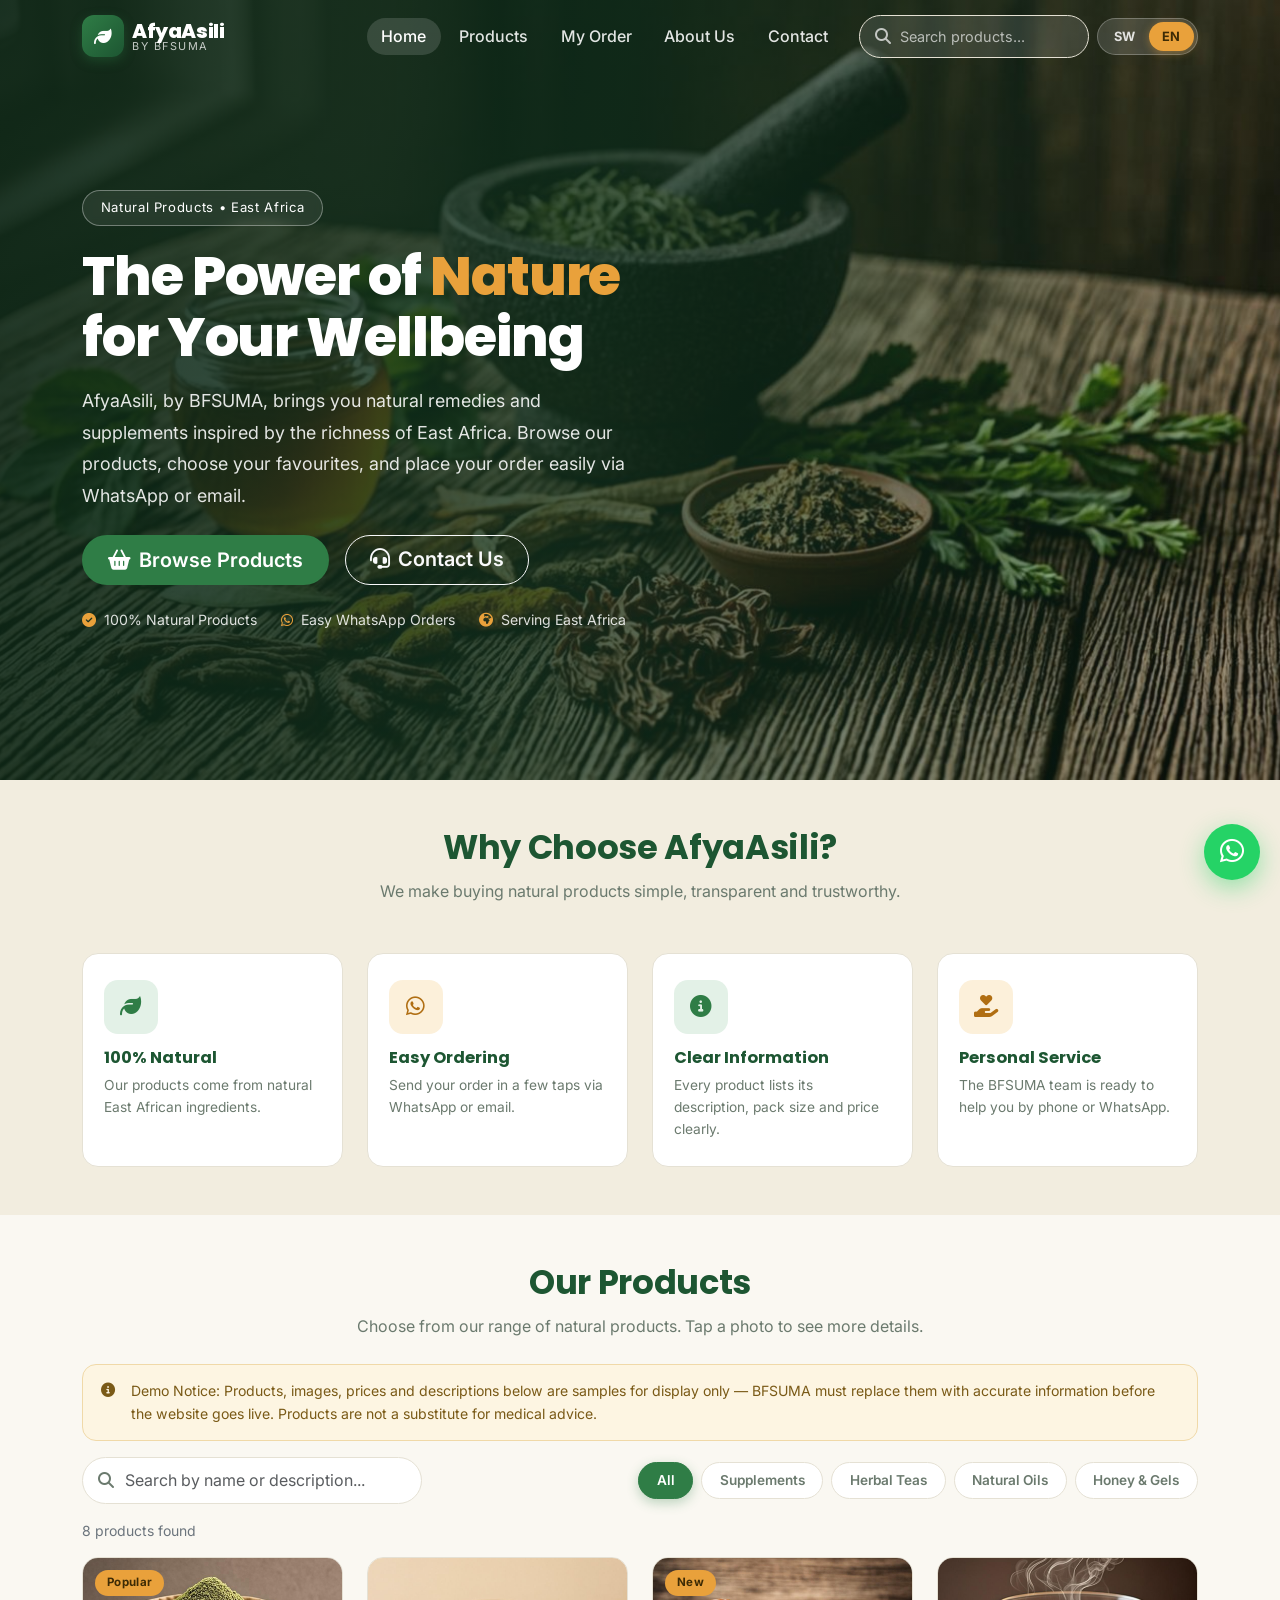
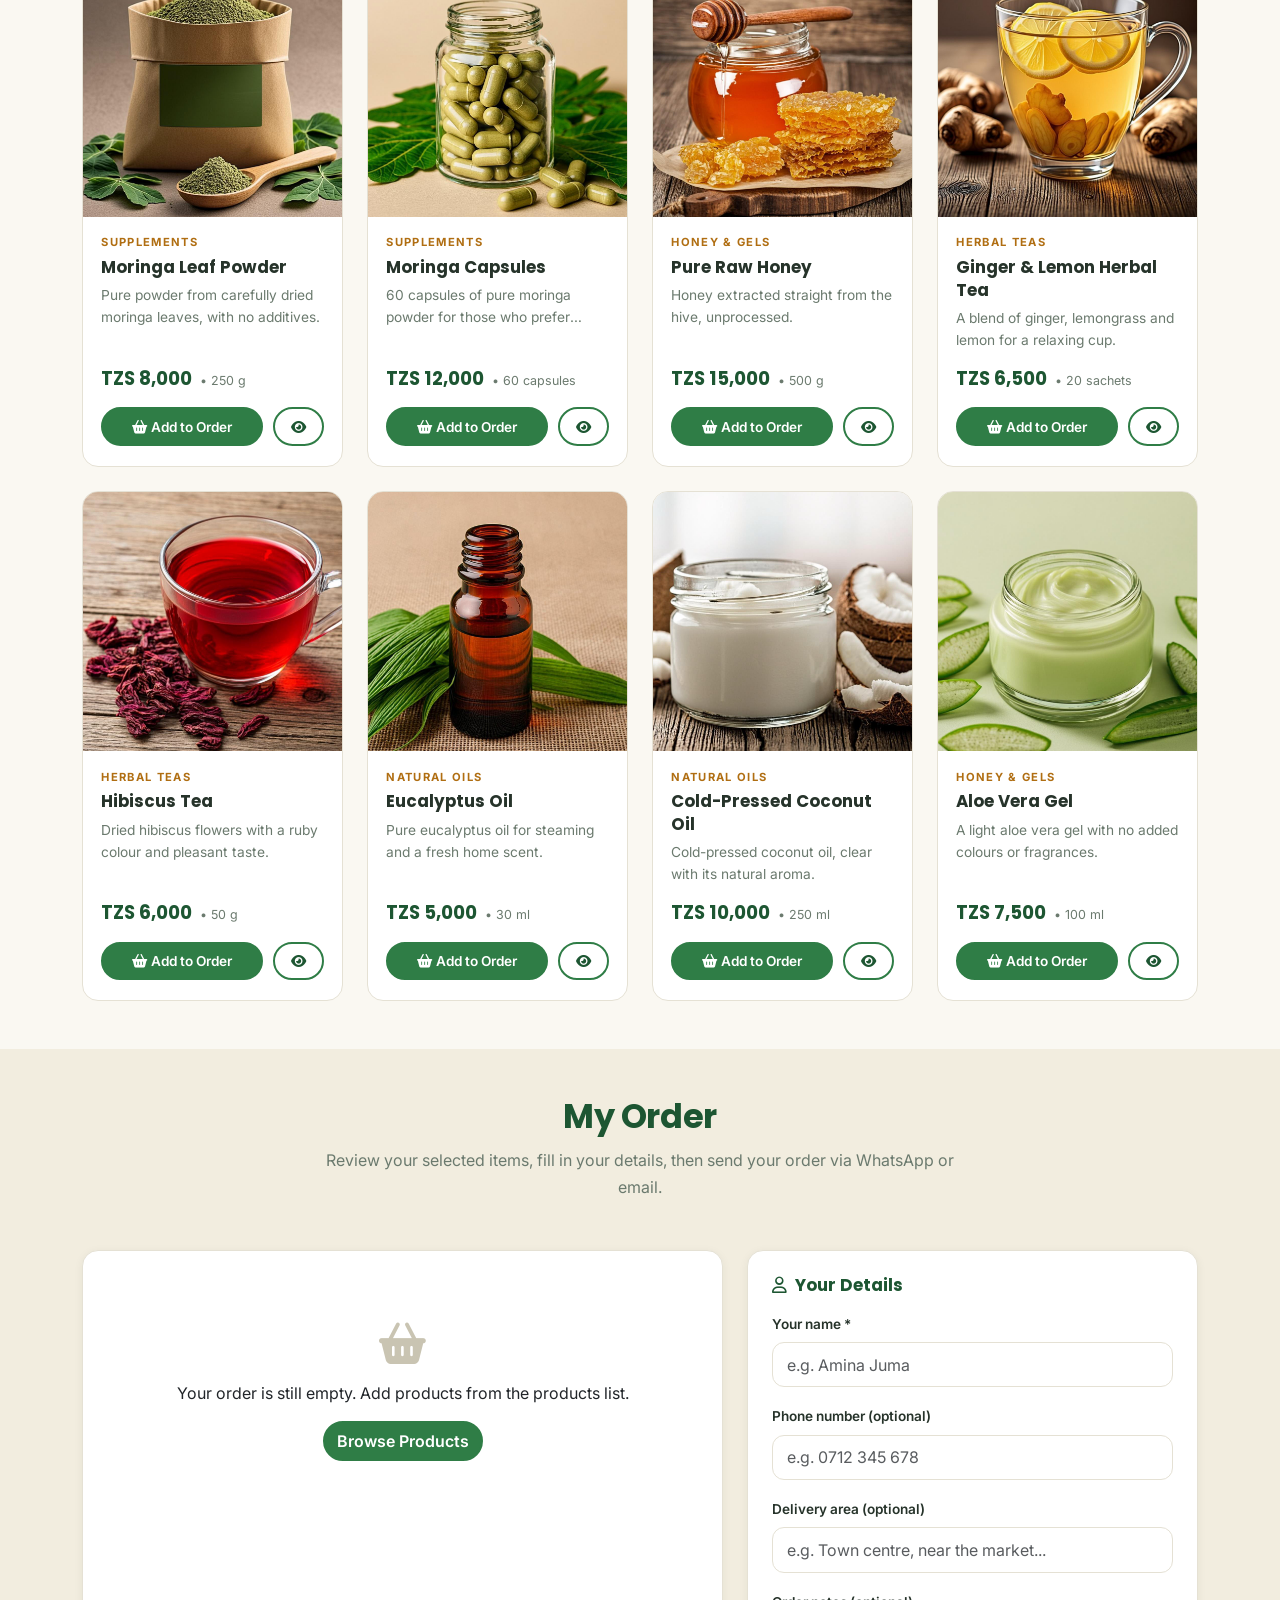
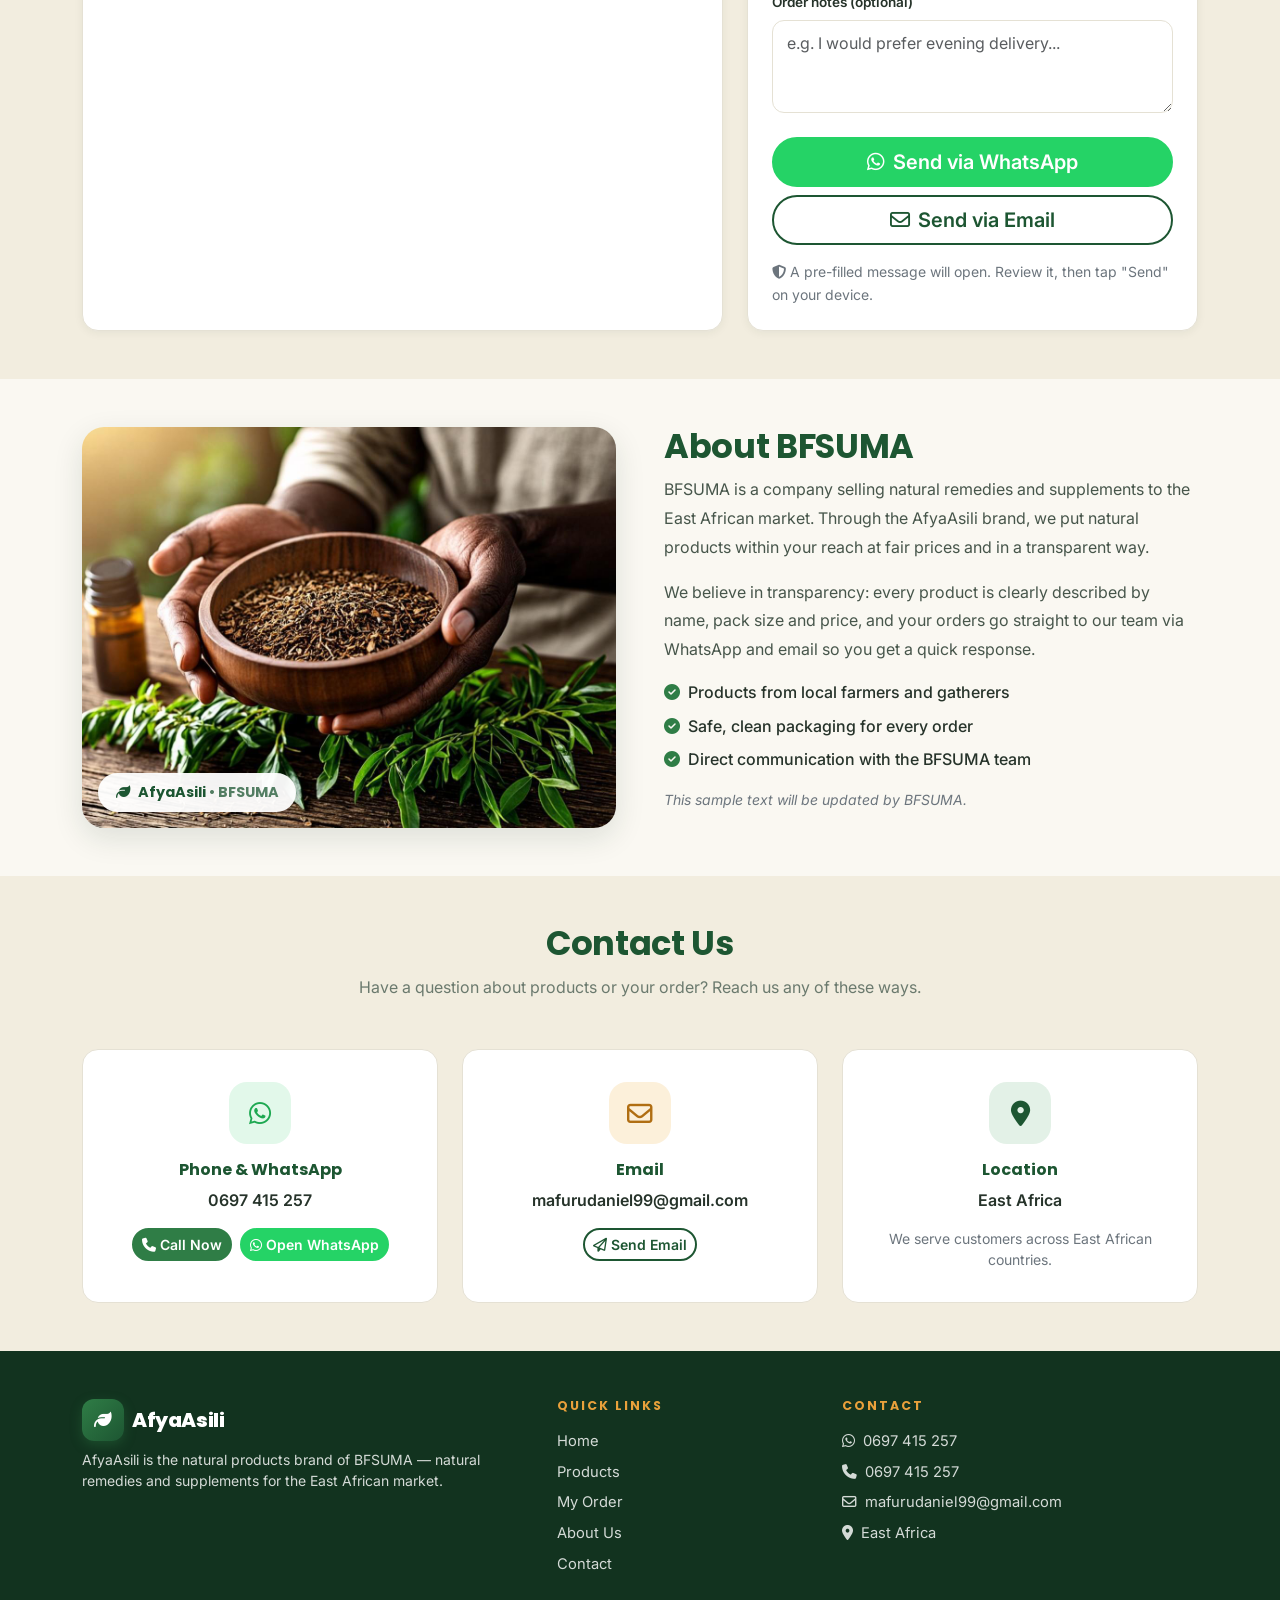
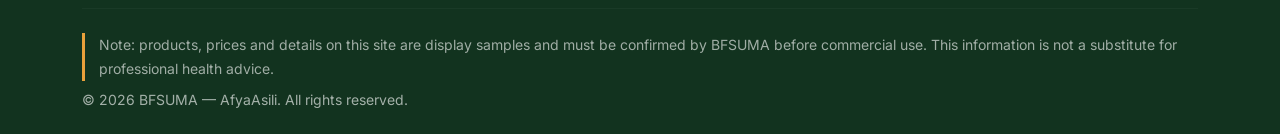
==== public/index.html @ 8ea76f68 "AfyaAsili application version 1" ====
<!DOCTYPE html>
<html lang="sw">
<head>
  <meta charset="UTF-8" />
  <meta name="viewport" content="width=device-width, initial-scale=1" />
  <meta name="description" content="AfyaAsili — dawa na virutubisho vya asili kutoka kwa BFSUMA kwa soko la Afrika Mashariki. Natural remedies and supplements by BFSUMA for East Africa." />
  <title>AfyaAsili — Bidhaa za Asili za BFSUMA</title>

  <!-- Favicon (SVG ndogo ya jani) -->
  <link rel="icon" type="image/svg+xml" href="img/favicon.svg" />

  <!-- Bootstrap 5 -->
  <link href="https://cdn.jsdelivr.net/npm/bootstrap@5.3.3/dist/css/bootstrap.min.css" rel="stylesheet" />
  <!-- Font Awesome 6 -->
  <link href="https://cdnjs.cloudflare.com/ajax/libs/font-awesome/6.5.2/css/all.min.css" rel="stylesheet" />
  <!-- Font za Google -->
  <link rel="preconnect" href="https://fonts.googleapis.com" />
  <link rel="preconnect" href="https://fonts.gstatic.com" crossorigin />
  <link href="https://fonts.googleapis.com/css2?family=Poppins:wght@500;600;700;800&family=Inter:wght@400;500;600;700&display=swap" rel="stylesheet" />

  <link rel="stylesheet" href="css/style.css" />
</head>
<body>

  <!-- ===================== MENYU YA JUU / NAVBAR ===================== -->
  <nav class="navbar navbar-expand-lg fixed-top site-navbar" id="mainNav">
    <div class="container">
      <a class="navbar-brand d-flex align-items-center gap-2" href="#home">
        <span class="brand-icon"><i class="fa-solid fa-leaf" aria-hidden="true"></i></span>
        <span class="d-flex flex-column lh-1">
          <span class="brand-name">AfyaAsili</span>
          <small class="brand-sub" data-i18n="brand_sub">na BFSUMA</small>
        </span>
      </a>

      <button class="navbar-toggler border-0" type="button" data-bs-toggle="collapse" data-bs-target="#navMenu"
              aria-controls="navMenu" aria-expanded="false" aria-label="Menyu / Menu">
        <i class="fa-solid fa-bars"></i>
      </button>

      <div class="collapse navbar-collapse" id="navMenu">
        <ul class="navbar-nav ms-lg-auto mb-2 mb-lg-0 gap-lg-1">
          <li class="nav-item"><a class="nav-link active" href="#home" data-i18n="nav_home">Nyumbani</a></li>
          <li class="nav-item"><a class="nav-link" href="#products" data-i18n="nav_products">Bidhaa</a></li>
          <li class="nav-item"><a class="nav-link" href="#order"><span data-i18n="nav_order">Oda Yangu</span> <span class="badge rounded-pill order-badge ms-1" id="cart-badge">0</span></a></li>
          <li class="nav-item"><a class="nav-link" href="#about" data-i18n="nav_about">Kuhusu Sisi</a></li>
          <li class="nav-item"><a class="nav-link" href="#contact" data-i18n="nav_contact">Mawasiliano</a></li>
        </ul>

        <div class="d-flex flex-column flex-lg-row align-items-lg-center gap-2 ms-lg-3 w-100 w-lg-auto nav-tools">
          <!-- Search -->
          <form class="nav-search" role="search" id="search-form">
            <i class="fa-solid fa-magnifying-glass search-ico" aria-hidden="true"></i>
            <input type="search" class="form-control" id="searchNav" data-i18n-ph="nav_search_ph"
                   placeholder="Tafuta bidhaa..." aria-label="Tafuta bidhaa" autocomplete="off" />
          </form>

          <!-- Kitufe cha lugha / Language switch -->
          <div class="lang-switch d-inline-flex" role="group" aria-label="Lugha / Language">
            <button type="button" class="lang-btn active" id="lang-sw" aria-pressed="true">SW</button>
            <button type="button" class="lang-btn" id="lang-en" aria-pressed="false">EN</button>
          </div>
        </div>
      </div>
    </div>
  </nav>

  <!-- ===================== MWANZO / HERO ===================== -->
  <header class="hero d-flex align-items-center" id="home">
    <div class="container hero-inner">
      <div class="row">
        <div class="col-lg-7">
          <span class="hero-badge" data-i18n="hero_badge">Bidhaa za Asili • Afrika Mashariki</span>
          <h1 class="hero-title" data-i18n-html="hero_title">Nguvu ya <span class='text-accent'>Asili</span><br>kwa Afya Yako</h1>
          <p class="hero-text" data-i18n="hero_text"></p>
          <div class="d-flex flex-wrap gap-3 mt-4">
            <a href="#products" class="btn btn-brand btn-lg px-4">
              <i class="fa-solid fa-basket-shopping me-2" aria-hidden="true"></i><span data-i18n="hero_cta1">Vinjari Bidhaa</span>
            </a>
            <a href="#contact" class="btn btn-outline-light btn-lg px-4">
              <i class="fa-solid fa-headset me-2" aria-hidden="true"></i><span data-i18n="hero_cta2">Wasiliana Nasi</span>
            </a>
          </div>
          <div class="hero-trust d-flex flex-wrap gap-4 mt-4">
            <span><i class="fa-solid fa-circle-check me-2" aria-hidden="true"></i><span data-i18n="hero_b1">100% Bidhaa za Asili</span></span>
            <span><i class="fa-brands fa-whatsapp me-2" aria-hidden="true"></i><span data-i18n="hero_b2">Oda Rahisi kwa WhatsApp</span></span>
            <span><i class="fa-solid fa-earth-africa me-2" aria-hidden="true"></i><span data-i18n="hero_b3">Tunahudumia Afrika Mashariki</span></span>
          </div>
        </div>
      </div>
    </div>
  </header>

  <!-- ===================== KWA NINI SISI / FEATURES ===================== -->
  <section class="features py-5" aria-label="Kwa nini chagua AfyaAsili">
    <div class="container">
      <div class="text-center mb-4 mb-lg-5">
        <h2 class="section-title" data-i18n="f_title">Kwa Nini Chagua AfyaAsili?</h2>
        <p class="section-sub" data-i18n="f_sub"></p>
      </div>
      <div class="row g-4">
        <div class="col-6 col-lg-3">
          <div class="feature-card h-100">
            <span class="feature-ico c-green"><i class="fa-solid fa-leaf" aria-hidden="true"></i></span>
            <h3 data-i18n="f1t">Asili 100%</h3>
            <p data-i18n="f1d"></p>
          </div>
        </div>
        <div class="col-6 col-lg-3">
          <div class="feature-card h-100">
            <span class="feature-ico c-amber"><i class="fa-brands fa-whatsapp" aria-hidden="true"></i></span>
            <h3 data-i18n="f2t">Oda Rahisi</h3>
            <p data-i18n="f2d"></p>
          </div>
        </div>
        <div class="col-6 col-lg-3">
          <div class="feature-card h-100">
            <span class="feature-ico c-green"><i class="fa-solid fa-circle-info" aria-hidden="true"></i></span>
            <h3 data-i18n="f3t">Maelezo Wazi</h3>
            <p data-i18n="f3d"></p>
          </div>
        </div>
        <div class="col-6 col-lg-3">
          <div class="feature-card h-100">
            <span class="feature-ico c-amber"><i class="fa-solid fa-hand-holding-heart" aria-hidden="true"></i></span>
            <h3 data-i18n="f4t">Huduma ya Karibu</h3>
            <p data-i18n="f4d"></p>
          </div>
        </div>
      </div>
    </div>
  </section>

  <!-- ===================== BIDHAA / PRODUCTS ===================== -->
  <section class="products-section py-5" id="products">
    <div class="container">
      <div class="text-center mb-3 mb-lg-4">
        <h2 class="section-title" data-i18n="p_title">Bidhaa Zetu</h2>
        <p class="section-sub" data-i18n="p_sub"></p>
      </div>

      <!-- Taarifa ya mfano / Demo notice -->
      <div class="alert alert-sample d-flex gap-3 align-items-start" role="note">
        <i class="fa-solid fa-circle-info mt-1" aria-hidden="true"></i>
        <span data-i18n="sample_notice"></span>
      </div>

      <!-- Search + vichujio vya makundi / Search + category filters -->
      <div class="products-toolbar">
        <div class="search-box">
          <i class="fa-solid fa-magnifying-glass search-ico" aria-hidden="true"></i>
          <input type="search" class="form-control" id="searchSection" data-i18n-ph="search_ph"
                 placeholder="Tafuta kwa jina au maelezo..." aria-label="Tafuta bidhaa" autocomplete="off" />
        </div>
        <div class="cat-chips d-flex flex-wrap gap-2" id="cat-chips" role="group" aria-label="Makundi ya bidhaa"></div>
      </div>

      <p class="results-count text-secondary small mt-3 mb-3" id="results-count" aria-live="polite"></p>

      <div class="row g-4" id="products-grid"></div>
      <div class="empty-state text-center py-5 d-none" id="products-empty">
        <i class="fa-solid fa-magnifying-glass-minus empty-ico" aria-hidden="true"></i>
        <p class="mt-3 mb-0" data-i18n="results_none"></p>
      </div>
    </div>
  </section>

  <!-- ===================== ODA / ORDER ===================== -->
  <section class="order-section py-5" id="order">
    <div class="container">
      <div class="text-center mb-4 mb-lg-5">
        <h2 class="section-title" data-i18n="o_title">Oda Yangu</h2>
        <p class="section-sub" data-i18n="o_sub"></p>
      </div>

      <div class="row g-4">
        <!-- Muhtasari wa bidhaa / Items summary -->
        <div class="col-lg-7">
          <div class="card order-card h-100">
            <div class="card-body p-3 p-md-4">
              <div class="order-empty text-center py-5" id="order-empty">
                <i class="fa-solid fa-basket-shopping empty-ico" aria-hidden="true"></i>
                <p class="mt-3" data-i18n="o_empty"></p>
                <a href="#products" class="btn btn-brand" data-i18n="o_empty_cta">Vinjari Bidhaa</a>
              </div>

              <div class="d-none" id="order-table-wrap">
                <div class="table-responsive">
                  <table class="table order-table align-middle mb-3">
                    <thead>
                      <tr>
                        <th data-i18n="th_product">Bidhaa</th>
                        <th class="text-end" data-i18n="th_price">Bei</th>
                        <th class="text-center" data-i18n="th_qty">Idadi</th>
                        <th class="text-end" data-i18n="th_subtotal">Jumla ndogo</th>
                        <th><span class="visually-hidden">Futa / Remove</span></th>
                      </tr>
                    </thead>
                    <tbody id="order-items"></tbody>
                  </table>
                </div>

                <div class="d-flex justify-content-between align-items-center total-row p-3 rounded">
                  <span class="fw-semibold" data-i18n="o_total">Jumla</span>
                  <span class="fw-bold fs-5 js-currency-line"><span class="js-currency">TZS</span> <span id="order-total">0</span></span>
                </div>

                <div class="text-end mt-3">
                  <button type="button" class="btn btn-sm btn-outline-danger" id="btn-clear">
                    <i class="fa-regular fa-trash-can me-1" aria-hidden="true"></i><span data-i18n="o_clear">Futa Oda</span>
                  </button>
                </div>
              </div>
            </div>
          </div>
        </div>

        <!-- Fomu ya oda / Order form -->
        <div class="col-lg-5">
          <div class="card order-card h-100">
            <div class="card-body p-3 p-md-4">
              <h3 class="form-title mb-3"><i class="fa-regular fa-user me-2" aria-hidden="true"></i><span data-i18n="form_title">Taarifa Zako</span></h3>

              <form id="order-form" novalidate>
                <div class="mb-3">
                  <label class="form-label" for="form-name" data-i18n="lbl_name">Jina lako *</label>
                  <input type="text" class="form-control" id="form-name" data-i18n-ph="ph_name" placeholder="Mfano: Amina Juma" required />
                </div>
                <div class="mb-3">
                  <label class="form-label" for="form-phone" data-i18n="lbl_phone">Namba ya simu (hiari)</label>
                  <input type="tel" class="form-control" id="form-phone" data-i18n-ph="ph_phone" placeholder="Mfano: 0712 345 678" />
                </div>
                <div class="mb-3">
                  <label class="form-label" for="form-area" data-i18n="lbl_area">Eneo la kufikishwa (hiari)</label>
                  <input type="text" class="form-control" id="form-area" data-i18n-ph="ph_area" placeholder="Mfano: Mjini..." />
                </div>
                <div class="mb-3">
                  <label class="form-label" for="form-notes" data-i18n="lbl_notes">Maelezo ya oda (hiari)</label>
                  <textarea class="form-control" id="form-notes" rows="3" data-i18n-ph="ph_notes" placeholder="Mfano: ..."></textarea>
                </div>

                <div class="d-grid gap-2 mt-4">
                  <button type="button" class="btn btn-whatsapp btn-lg" id="btn-send-wa">
                    <i class="fa-brands fa-whatsapp me-2" aria-hidden="true"></i><span data-i18n="send_wa">Tuma kwa WhatsApp</span>
                  </button>
                  <button type="button" class="btn btn-email btn-lg" id="btn-send-email">
                    <i class="fa-regular fa-envelope me-2" aria-hidden="true"></i><span data-i18n="send_email">Tuma kwa Barua Pepe</span>
                  </button>
                </div>
                <p class="form-note small text-secondary mt-3 mb-0">
                  <i class="fa-solid fa-shield-halved me-1" aria-hidden="true"></i><span data-i18n="send_note"></span>
                </p>
              </form>
            </div>
          </div>
        </div>
      </div>
    </div>
  </section>

  <!-- ===================== KUHUSU / ABOUT ===================== -->
  <section class="about-section py-5" id="about">
    <div class="container">
      <div class="row align-items-center g-4 g-lg-5">
        <div class="col-lg-6">
          <div class="about-img-wrap">
            <img src="img/about.jpg" class="about-img" alt="Bidhaa za asili za AfyaAsili / AfyaAsili natural products" loading="lazy" />
            <span class="about-chip"><i class="fa-solid fa-leaf me-2" aria-hidden="true"></i>AfyaAsili <span class="opacity-75">• BFSUMA</span></span>
          </div>
        </div>
        <div class="col-lg-6">
          <h2 class="section-title text-start" data-i18n="a_title">Kuhusu BFSUMA</h2>
          <p data-i18n="a_p1"></p>
          <p data-i18n="a_p2"></p>
          <ul class="about-list list-unstyled">
            <li><i class="fa-solid fa-circle-check me-2" aria-hidden="true"></i><span data-i18n="a_pt1"></span></li>
            <li><i class="fa-solid fa-circle-check me-2" aria-hidden="true"></i><span data-i18n="a_pt2"></span></li>
            <li><i class="fa-solid fa-circle-check me-2" aria-hidden="true"></i><span data-i18n="a_pt3"></span></li>
          </ul>
          <p class="small text-secondary fst-italic" data-i18n="a_note"></p>
        </div>
      </div>
    </div>
  </section>

  <!-- ===================== MAWASILIANO / CONTACT ===================== -->
  <section class="contact-section py-5" id="contact">
    <div class="container">
      <div class="text-center mb-4 mb-lg-5">
        <h2 class="section-title" data-i18n="c_title">Mawasiliano</h2>
        <p class="section-sub" data-i18n="c_sub"></p>
      </div>
      <div class="row g-4 justify-content-center">
        <div class="col-md-6 col-lg-4">
          <div class="contact-card h-100 text-center">
            <span class="contact-ico wa"><i class="fa-brands fa-whatsapp" aria-hidden="true"></i></span>
            <h3 data-i18n="c_phone_title">Simu na WhatsApp</h3>
            <p class="contact-value js-phone-display">0697 415 257</p>
            <div class="d-flex justify-content-center gap-2 flex-wrap">
              <a class="btn btn-sm btn-brand" href="#" data-js="tel">
                <i class="fa-solid fa-phone me-1" aria-hidden="true"></i><span data-i18n="act_call">Piga Simu</span>
              </a>
              <a class="btn btn-sm btn-whatsapp" href="#" target="_blank" rel="noopener" data-js="wa">
                <i class="fa-brands fa-whatsapp me-1" aria-hidden="true"></i><span data-i18n="act_wa">Fungua WhatsApp</span>
              </a>
            </div>
          </div>
        </div>
        <div class="col-md-6 col-lg-4">
          <div class="contact-card h-100 text-center">
            <span class="contact-ico em"><i class="fa-regular fa-envelope" aria-hidden="true"></i></span>
            <h3 data-i18n="c_email_title">Barua Pepe</h3>
            <p class="contact-value text-break js-email">mafurudaniel99@gmail.com</p>
            <div class="d-flex justify-content-center">
              <a class="btn btn-sm btn-email" href="#" data-js="mailto">
                <i class="fa-regular fa-paper-plane me-1" aria-hidden="true"></i><span data-i18n="act_email">Tuma Barua Pepe</span>
              </a>
            </div>
          </div>
        </div>
        <div class="col-md-6 col-lg-4">
          <div class="contact-card h-100 text-center">
            <span class="contact-ico lo"><i class="fa-solid fa-location-dot" aria-hidden="true"></i></span>
            <h3 data-i18n="c_area_title">Eneo</h3>
            <p class="contact-value js-location">Afrika Mashariki</p>
            <p class="small text-secondary mb-0" data-i18n="c_area_note"></p>
          </div>
        </div>
      </div>
    </div>
  </section>

  <!-- ===================== FOOTER ===================== -->
  <footer class="site-footer pt-5 pb-4">
    <div class="container">
      <div class="row g-4">
        <div class="col-lg-5">
          <a class="navbar-brand d-inline-flex align-items-center gap-2 mb-2" href="#home">
            <span class="brand-icon"><i class="fa-solid fa-leaf" aria-hidden="true"></i></span>
            <span class="brand-name">AfyaAsili</span>
          </a>
          <p class="small mb-0" data-i18n="fo_about"></p>
        </div>
        <div class="col-6 col-lg-3">
          <h3 class="footer-title" data-i18n="fo_links_title">Viungo vya Haraka</h3>
          <ul class="list-unstyled footer-links mb-0">
            <li><a href="#home" data-i18n="nav_home">Nyumbani</a></li>
            <li><a href="#products" data-i18n="nav_products">Bidhaa</a></li>
            <li><a href="#order" data-i18n="nav_order">Oda Yangu</a></li>
            <li><a href="#about" data-i18n="nav_about">Kuhusu Sisi</a></li>
            <li><a href="#contact" data-i18n="nav_contact">Mawasiliano</a></li>
          </ul>
        </div>
        <div class="col-6 col-lg-4">
          <h3 class="footer-title" data-i18n="fo_contact_title">Mawasiliano</h3>
          <ul class="list-unstyled footer-links mb-0">
            <li><a href="#" data-js="wa" target="_blank" rel="noopener"><i class="fa-brands fa-whatsapp me-2" aria-hidden="true"></i><span class="js-phone-display">0697 415 257</span></a></li>
            <li><a href="#" data-js="tel"><i class="fa-solid fa-phone me-2" aria-hidden="true"></i><span class="js-phone-display">0697 415 257</span></a></li>
            <li><a href="#" data-js="mailto"><i class="fa-regular fa-envelope me-2" aria-hidden="true"></i><span class="js-email">mafurudaniel99@gmail.com</span></a></li>
            <li><i class="fa-solid fa-location-dot me-2" aria-hidden="true"></i><span class="js-location">Afrika Mashariki</span></li>
          </ul>
        </div>
      </div>
      <hr class="footer-hr my-4" />
      <p class="footer-disclaimer small mb-2" data-i18n="fo_disclaimer"></p>
      <p class="small mb-0 opacity-75">© <span id="year">2025</span> BFSUMA — AfyaAsili. <span data-i18n="fo_rights">Haki zote zimehifadhiwa.</span></p>
    </div>
  </footer>

  <!-- Kitufe kinachoelea WhatsApp / Floating WhatsApp button -->
  <a class="floating-wa" href="#" data-js="wa-float" target="_blank" rel="noopener"
     aria-label="Wasiliana kwa WhatsApp / Chat on WhatsApp">
    <i class="fa-brands fa-whatsapp" aria-hidden="true"></i>
  </a>

  <!-- ===================== DIRISHA LA BIDHAA / PRODUCT MODAL ===================== -->
  <div class="modal fade" id="productModal" tabindex="-1" aria-labelledby="pmName" aria-hidden="true">
    <div class="modal-dialog modal-lg modal-dialog-centered modal-dialog-scrollable">
      <div class="modal-content product-modal">
        <div class="modal-header border-0">
          <button type="button" class="btn-close" data-bs-dismiss="modal" aria-label="Funga / Close"></button>
        </div>
        <div class="modal-body pt-0">
          <div class="row g-4">
            <div class="col-md-6">
              <div id="pmCarousel" class="carousel slide pm-carousel rounded overflow-hidden" data-bs-ride="false">
                <div class="carousel-inner" id="pm-carousel-inner"></div>
                <button class="carousel-control-prev d-none" type="button" data-bs-target="#pmCarousel" data-bs-slide="prev">
                  <span class="carousel-control-prev-icon" aria-hidden="true"></span>
                  <span class="visually-hidden">Iliyotangulia / Previous</span>
                </button>
                <button class="carousel-control-next d-none" type="button" data-bs-target="#pmCarousel" data-bs-slide="next">
                  <span class="carousel-control-next-icon" aria-hidden="true"></span>
                  <span class="visually-hidden">Ifuatayo / Next</span>
                </button>
              </div>
            </div>
            <div class="col-md-6">
              <span class="product-cat" id="pm-cat"></span>
              <h2 class="product-name mt-1" id="pmName"></h2>
              <p class="product-price mt-2"><span class="js-currency">TZS</span> <span id="pm-price"></span></p>
              <p class="product-pack text-secondary small"><i class="fa-solid fa-box me-1" aria-hidden="true"></i><span id="pm-pack"></span></p>
              <p class="product-desc" id="pm-desc"></p>

              <div class="qty-row d-flex align-items-center gap-3 mt-3">
                <span class="fw-semibold small" data-i18n="m_qty">Idadi</span>
                <div class="qty-stepper d-inline-flex align-items-center">
                  <button type="button" class="qty-btn" id="pm-minus" aria-label="Punguza / Decrease"><i class="fa-solid fa-minus" aria-hidden="true"></i></button>
                  <input type="text" inputmode="numeric" class="qty-input" id="pm-qty" value="1" aria-label="Idadi / Quantity" />
                  <button type="button" class="qty-btn" id="pm-plus" aria-label="Ongeza / Increase"><i class="fa-solid fa-plus" aria-hidden="true"></i></button>
                </div>
              </div>

              <button type="button" class="btn btn-brand w-100 mt-4" id="pm-add">
                <i class="fa-solid fa-basket-shopping me-2" aria-hidden="true"></i><span data-i18n="m_add">Weka kwenye Oda</span>
              </button>
            </div>
          </div>
        </div>
      </div>
    </div>
  </div>

  <!-- Toast ya taarifu / Notification toast -->
  <div class="toast-area" id="toast-area" aria-live="polite" aria-atomic="true">
    <div class="toast-msg" id="toast">
      <i class="fa-solid fa-circle-check me-2" aria-hidden="true"></i><span id="toast-text"></span>
    </div>
  </div>

  <!-- Bootstrap JS -->
  <script src="https://cdn.jsdelivr.net/npm/bootstrap@5.3.3/dist/js/bootstrap.bundle.min.js"></script>
  <!-- TAARIFA (HARIRI HAPA) / DATA (EDIT HERE) -->
  <script src="js/data.js"></script>
  <!-- MANTIKI YA TOVUTI / WEBSITE LOGIC -->
  <script src="js/app.js"></script>
</body>
</html>
---- public/css/style.css ----
/* =====================================================================
   AFYAASILI — CUSTOM STYLES
   Muonekano: kijani cha asili + dhahabu ya joto (earthy green & amber)
   ===================================================================== */

:root {
  --clr-primary: #2f7d46;        /* kijani kuu / main green */
  --clr-primary-dark: #1d5632;   /* kijani iliyozidiwa / darker green */
  --clr-deep: #12331f;           /* kijani cha giza / deep forest */
  --clr-accent: #e9a13b;         /* dhahabu / amber accent */
  --clr-accent-dark: #b06e12;
  --clr-bg: #faf8f2;             /* background kuu */
  --clr-cream: #f2eddf;          /* sehemu mbadala / alt section */
  --clr-surface: #ffffff;
  --clr-text: #26332a;
  --clr-muted: #6b7a6e;
  --clr-line: #e5e1d4;
  --clr-wa: #25d366;             /* WhatsApp green */
  --radius: 16px;
  --shadow-sm: 0 2px 10px rgba(18, 51, 31, 0.06);
  --shadow-md: 0 10px 30px rgba(18, 51, 31, 0.12);
  --font-head: "Poppins", "Segoe UI", sans-serif;
  --font-body: "Inter", "Segoe UI", sans-serif;
}

html {
  scroll-behavior: smooth;
  scroll-padding-top: 86px;
}

body {
  font-family: var(--font-body);
  background: var(--clr-bg);
  color: var(--clr-text);
  overflow-x: hidden;
}

h1, h2, h3, h4, .brand-name, .form-title {
  font-family: var(--font-head);
}

a { text-decoration: none; }

::selection { background: var(--clr-accent); color: #fff; }

/* ---------- Vitufe vya msingi / Base buttons ---------- */
.btn { border-radius: 999px; font-weight: 600; }

.btn-brand {
  background: var(--clr-primary);
  color: #fff;
  border: 2px solid var(--clr-primary);
}
.btn-brand:hover, .btn-brand:focus {
  background: var(--clr-primary-dark);
  border-color: var(--clr-primary-dark);
  color: #fff;
}

.btn-outline-brand {
  border: 2px solid var(--clr-primary);
  color: var(--clr-primary-dark);
  background: transparent;
}
.btn-outline-brand:hover {
  background: var(--clr-primary);
  color: #fff;
}

.btn-whatsapp {
  background: var(--clr-wa);
  border: 2px solid var(--clr-wa);
  color: #fff;
}
.btn-whatsapp:hover, .btn-whatsapp:focus {
  background: #1fb457;
  border-color: #1fb457;
  color: #fff;
}

.btn-email {
  background: transparent;
  border: 2px solid var(--clr-primary-dark);
  color: var(--clr-primary-dark);
}
.btn-email:hover, .btn-email:focus {
  background: var(--clr-primary-dark);
  color: #fff;
}

.btn:focus-visible {
  outline: 3px solid var(--clr-accent);
  outline-offset: 2px;
}

/* ---------- Menyu ya juu / Navbar ---------- */
.site-navbar {
  padding: 0.65rem 0;
  transition: background 0.3s ease, box-shadow 0.3s ease;
  background: transparent;
}

.site-navbar.scrolled {
  background: rgba(255, 255, 255, 0.97);
  box-shadow: var(--shadow-sm);
  backdrop-filter: blur(8px);
}

.brand-icon {
  width: 42px;
  height: 42px;
  border-radius: 12px;
  display: inline-flex;
  align-items: center;
  justify-content: center;
  background: linear-gradient(135deg, var(--clr-primary) 0%, var(--clr-primary-dark) 100%);
  color: #fff;
  font-size: 1.1rem;
  box-shadow: 0 4px 12px rgba(47, 125, 70, 0.35);
}

.brand-name {
  font-weight: 800;
  font-size: 1.25rem;
  letter-spacing: -0.02em;
  color: #fff;
  transition: color 0.3s ease;
}
.brand-sub {
  font-size: 0.68rem;
  letter-spacing: 0.14em;
  text-transform: uppercase;
  color: rgba(255, 255, 255, 0.75);
  transition: color 0.3s ease;
}

.site-navbar .nav-link {
  color: rgba(255, 255, 255, 0.88);
  font-weight: 500;
  border-radius: 999px;
  padding: 0.4rem 0.9rem !important;
  transition: color 0.25s ease, background 0.25s ease;
}
.site-navbar .nav-link:hover,
.site-navbar .nav-link:focus { color: var(--clr-accent); }

.site-navbar .nav-link.active { color: #fff; background: rgba(255, 255, 255, 0.14); }

.order-badge { background: var(--clr-accent); color: #3d2b05; font-size: 0.68rem; }

.site-navbar.scrolled .nav-link { color: var(--clr-text); }
.site-navbar.scrolled .nav-link:hover,
.site-navbar.scrolled .nav-link:focus { color: var(--clr-primary); }
.site-navbar.scrolled .nav-link.active { background: var(--clr-cream); color: var(--clr-primary-dark); }
.site-navbar.scrolled .brand-name { color: var(--clr-primary-dark); }
.site-navbar.scrolled .brand-sub { color: var(--clr-muted); }

.navbar-toggler { color: #fff; font-size: 1.35rem; padding: 0.35rem 0.6rem; }
.site-navbar.scrolled .navbar-toggler { color: var(--clr-primary-dark); }
.navbar-toggler:focus { box-shadow: none; outline: 3px solid var(--clr-accent); border-radius: 8px; }

@media (max-width: 991.98px) {
  .site-navbar .navbar-collapse {
    background: #fff;
    margin-top: 0.75rem;
    padding: 1rem 1.25rem 1.25rem;
    border-radius: var(--radius);
    box-shadow: var(--shadow-md);
  }
  .site-navbar .navbar-collapse .nav-link,
  .site-navbar .navbar-collapse .brand-name { color: var(--clr-text); }
  .site-navbar .navbar-collapse .nav-link.active { background: var(--clr-cream); color: var(--clr-primary-dark); }
  .site-navbar .navbar-collapse .brand-name { color: var(--clr-primary-dark); }
  .site-navbar .navbar-collapse .brand-sub { color: var(--clr-muted); }
  .site-navbar .navbar-collapse .navbar-toggler { color: var(--clr-primary-dark); }
  .site-navbar:not(.scrolled) .navbar-toggler { color: #fff; }
}

.w-lg-auto { width: 100%; }
@media (min-width: 992px) {
  .w-lg-auto { width: auto !important; }
}

/* Search kwenye menyu / navbar search */
.nav-search { position: relative; width: 100%; }
@media (min-width: 992px) { .nav-search { width: 230px; } }

.nav-search .form-control {
  border-radius: 999px;
  padding-left: 2.5rem;
  padding-right: 1rem;
  font-size: 0.9rem;
  border: 1px solid var(--clr-line);
  background: rgba(255, 255, 255, 0.12);
  color: #fff;
  transition: background 0.25s ease, color 0.25s ease;
}
.nav-search .form-control::placeholder { color: rgba(255, 255, 255, 0.65); }
.nav-search .form-control:focus {
  background: #fff;
  color: var(--clr-text);
  box-shadow: 0 0 0 3px rgba(233, 161, 59, 0.35);
}

.search-ico {
  position: absolute;
  left: 1rem;
  top: 50%;
  transform: translateY(-50%);
  color: var(--clr-muted);
  pointer-events: none;
  z-index: 5;
}
.nav-search .search-ico { color: rgba(255, 255, 255, 0.7); }

/* Kitufe cha lugha / language switch */
.lang-switch {
  background: rgba(255, 255, 255, 0.14);
  border: 1px solid rgba(255, 255, 255, 0.25);
  border-radius: 999px;
  padding: 3px;
}
.lang-btn {
  border: 0;
  background: transparent;
  color: rgba(255, 255, 255, 0.85);
  font-weight: 700;
  font-size: 0.8rem;
  padding: 0.3rem 0.85rem;
  border-radius: 999px;
  transition: all 0.25s ease;
}
.lang-btn.active {
  background: var(--clr-accent);
  color: #3d2b05;
  box-shadow: 0 2px 8px rgba(233, 161, 59, 0.4);
}

.site-navbar.scrolled .lang-switch,
.navbar-collapse.show .lang-switch {
  background: var(--clr-cream);
  border-color: var(--clr-line);
}
.site-navbar.scrolled .lang-btn,
.navbar-collapse.show .lang-btn { color: var(--clr-muted); }
.site-navbar.scrolled .lang-btn.active,
.navbar-collapse.show .lang-btn.active { background: var(--clr-accent); color: #3d2b05; }

/* ---------- Hero ---------- */
.hero {
  min-height: min(92vh, 780px);
  padding: 130px 0 90px;
  background:
    linear-gradient(100deg, rgba(12, 38, 22, 0.92) 0%, rgba(18, 51, 31, 0.78) 45%, rgba(18, 51, 31, 0.25) 100%),
    url("../img/hero.jpg") center / cover no-repeat;
  color: #fff;
  position: relative;
}

.hero-badge {
  display: inline-block;
  padding: 0.45rem 1.1rem;
  border: 1px solid rgba(255, 255, 255, 0.35);
  border-radius: 999px;
  font-size: 0.82rem;
  letter-spacing: 0.05em;
  background: rgba(255, 255, 255, 0.08);
  backdrop-filter: blur(4px);
  margin-bottom: 1.25rem;
}

.hero-title {
  font-size: clamp(2.1rem, 5vw, 3.4rem);
  font-weight: 800;
  line-height: 1.12;
  letter-spacing: -0.02em;
}

.text-accent { color: var(--clr-accent); }

.hero-text {
  margin-top: 1.1rem;
  max-width: 560px;
  font-size: clamp(1rem, 1.4vw, 1.12rem);
  color: rgba(255, 255, 255, 0.88);
  line-height: 1.75;
}

.hero-trust {
  font-size: 0.88rem;
  color: rgba(255, 255, 255, 0.85);
}
.hero-trust i { color: var(--clr-accent); }

@media (max-width: 767.98px) {
  .hero { padding: 120px 0 70px; min-height: 78vh; }
}

/* ---------- Vichwa vya sehemu / Section headings ---------- */
.section-title {
  font-size: clamp(1.5rem, 3vw, 2.1rem);
  font-weight: 700;
  letter-spacing: -0.01em;
  color: var(--clr-primary-dark);
  text-align: center;
}
.section-sub {
  color: var(--clr-muted);
  max-width: 640px;
  margin: 0.6rem auto 0;
  line-height: 1.7;
}

/* ---------- Features ---------- */
.features { background: var(--clr-cream); }

.feature-card {
  background: var(--clr-surface);
  border: 1px solid var(--clr-line);
  border-radius: var(--radius);
  padding: 1.6rem 1.3rem;
  transition: transform 0.25s ease, box-shadow 0.25s ease;
}
.feature-card:hover { transform: translateY(-5px); box-shadow: var(--shadow-md); }

.feature-card h3 { font-size: 1.02rem; font-weight: 700; margin: 0.9rem 0 0.4rem; color: var(--clr-primary-dark); }
.feature-card p { font-size: 0.86rem; color: var(--clr-muted); margin: 0; line-height: 1.6; }

.feature-ico {
  width: 54px;
  height: 54px;
  border-radius: 14px;
  display: inline-flex;
  align-items: center;
  justify-content: center;
  font-size: 1.35rem;
}
.feature-ico.c-green { background: #e3f1e7; color: var(--clr-primary); }
.feature-ico.c-amber { background: #fcf0da; color: var(--clr-accent-dark); }

/* ---------- Taarifa ya mfano / Demo notice ---------- */
.alert-sample {
  background: #fdf5e2;
  border: 1px solid #f0d9a8;
  color: #7a5a17;
  border-radius: 14px;
  font-size: 0.88rem;
  line-height: 1.65;
  padding: 0.9rem 1.1rem;
}

/* ---------- Sehemu ya bidhaa / Products ---------- */
.products-section { background: var(--clr-bg); }

.products-toolbar {
  display: flex;
  flex-direction: column;
  gap: 1rem;
  align-items: stretch;
}
@media (min-width: 992px) {
  .products-toolbar {
    flex-direction: row;
    align-items: center;
    justify-content: space-between;
  }
  .products-toolbar .search-box { width: 340px; flex-shrink: 0; }
}

.search-box { position: relative; }
.search-box .form-control {
  border-radius: 999px;
  padding: 0.65rem 1.2rem 0.65rem 2.6rem;
  border: 1px solid var(--clr-line);
  background: #fff;
}
.search-box .form-control:focus {
  border-color: var(--clr-primary);
  box-shadow: 0 0 0 3px rgba(47, 125, 70, 0.18);
}

.cat-chips .chip {
  border: 1.5px solid var(--clr-line);
  background: #fff;
  color: var(--clr-muted);
  font-weight: 600;
  font-size: 0.85rem;
  border-radius: 999px;
  padding: 0.45rem 1.1rem;
  transition: all 0.25s ease;
}
.cat-chips .chip:hover { border-color: var(--clr-primary); color: var(--clr-primary-dark); }
.cat-chips .chip.active {
  background: var(--clr-primary);
  border-color: var(--clr-primary);
  color: #fff;
  box-shadow: 0 4px 12px rgba(47, 125, 70, 0.3);
}

.results-count { margin-bottom: 0; }

/* ---------- Kadi za bidhaa / Product cards ---------- */
.product-card {
  background: var(--clr-surface);
  border: 1px solid var(--clr-line);
  border-radius: var(--radius);
  overflow: hidden;
  height: 100%;
  display: flex;
  flex-direction: column;
  transition: transform 0.25s ease, box-shadow 0.25s ease;
}
.product-card:hover { transform: translateY(-6px); box-shadow: var(--shadow-md); }

.product-img-btn {
  display: block;
  position: relative;
  padding: 0;
  border: 0;
  background: none;
  overflow: hidden;
  cursor: pointer;
}

.product-img {
  width: 100%;
  aspect-ratio: 1 / 1;
  object-fit: cover;
  display: block;
  transition: transform 0.4s ease;
}
.product-card:hover .product-img { transform: scale(1.06); }

.product-zoom-hint {
  position: absolute;
  right: 0.75rem;
  bottom: 0.75rem;
  width: 34px;
  height: 34px;
  border-radius: 50%;
  background: rgba(255, 255, 255, 0.92);
  color: var(--clr-primary-dark);
  display: inline-flex;
  align-items: center;
  justify-content: center;
  font-size: 0.85rem;
  opacity: 0;
  transition: opacity 0.25s ease;
}
.product-card:hover .product-zoom-hint { opacity: 1; }

.product-badge {
  position: absolute;
  top: 0.75rem;
  left: 0.75rem;
  background: var(--clr-accent);
  color: #3d2b05;
  font-size: 0.72rem;
  font-weight: 700;
  padding: 0.28rem 0.75rem;
  border-radius: 999px;
  letter-spacing: 0.03em;
}

.product-body {
  padding: 1.1rem 1.15rem 1.25rem;
  display: flex;
  flex-direction: column;
  flex: 1;
}

.product-cat {
  font-size: 0.7rem;
  font-weight: 700;
  letter-spacing: 0.12em;
  text-transform: uppercase;
  color: var(--clr-accent-dark);
}

.product-name {
  font-size: 1.05rem;
  font-weight: 700;
  color: var(--clr-text);
  margin: 0.3rem 0 0.35rem;
  line-height: 1.35;
}

.product-short {
  font-size: 0.86rem;
  color: var(--clr-muted);
  line-height: 1.6;
  margin-bottom: 0.85rem;
  display: -webkit-box;
  -webkit-line-clamp: 2;
  -webkit-box-orient: vertical;
  overflow: hidden;
}

.product-price-row {
  margin-top: auto;
  display: flex;
  align-items: baseline;
  gap: 0.5rem;
  flex-wrap: wrap;
}
.product-price {
  font-family: var(--font-head);
  font-weight: 700;
  font-size: 1.15rem;
  color: var(--clr-primary-dark);
}
.product-pack { font-size: 0.78rem; color: var(--clr-muted); }

.product-actions { display: flex; gap: 0.6rem; margin-top: 0.95rem; }
.product-actions .btn { font-size: 0.85rem; padding: 0.45rem 1rem; }
.product-actions .btn-add { flex: 1; }

/* ---------- Oda / Order section ---------- */
.order-section { background: var(--clr-cream); }

.order-card {
  border: 1px solid var(--clr-line);
  border-radius: var(--radius);
  background: var(--clr-surface);
  box-shadow: var(--shadow-sm);
}

.empty-ico {
  font-size: 2.6rem;
  color: #c9c4b2;
}

.order-table { font-size: 0.92rem; }
.order-table thead th {
  font-size: 0.72rem;
  letter-spacing: 0.1em;
  text-transform: uppercase;
  color: var(--clr-muted);
  border-bottom: 1px solid var(--clr-line);
  padding: 0.6rem 0.5rem;
}
.order-table td { padding: 0.75rem 0.5rem; border-color: var(--clr-line); }
.order-table .item-name { font-weight: 600; color: var(--clr-text); }
.order-table .item-pack { font-size: 0.75rem; color: var(--clr-muted); }
.order-table img.item-thumb {
  width: 52px;
  height: 52px;
  border-radius: 10px;
  object-fit: cover;
}

.total-row { background: var(--clr-cream); border: 1px dashed var(--clr-line); }

.qty-stepper {
  border: 1.5px solid var(--clr-line);
  border-radius: 999px;
  overflow: hidden;
  background: #fff;
}
.qty-btn {
  width: 34px;
  height: 34px;
  border: 0;
  background: transparent;
  color: var(--clr-primary-dark);
  transition: background 0.2s ease;
}
.qty-btn:hover { background: var(--clr-cream); }
.qty-input {
  width: 44px;
  border: 0;
  text-align: center;
  font-weight: 700;
  color: var(--clr-text);
  background: transparent;
}
.qty-input:focus { outline: none; }

.form-title { font-size: 1.05rem; font-weight: 700; color: var(--clr-primary-dark); }
.form-label { font-size: 0.85rem; font-weight: 600; color: var(--clr-text); }
.form-control {
  border-radius: 12px;
  border: 1px solid var(--clr-line);
  padding: 0.6rem 0.9rem;
}
.form-control:focus {
  border-color: var(--clr-primary);
  box-shadow: 0 0 0 3px rgba(47, 125, 70, 0.15);
}
.form-control.is-invalid { border-color: #d9534f; box-shadow: 0 0 0 3px rgba(217, 83, 79, 0.15); }

.form-note { line-height: 1.6; }

/* ---------- Kuhusu / About ---------- */
.about-section { background: var(--clr-bg); }

.about-img-wrap { position: relative; }
.about-img {
  width: 100%;
  border-radius: calc(var(--radius) + 6px);
  box-shadow: var(--shadow-md);
  aspect-ratio: 4 / 3;
  object-fit: cover;
}
.about-chip {
  position: absolute;
  left: 1rem;
  bottom: 1rem;
  background: rgba(255, 255, 255, 0.95);
  color: var(--clr-primary-dark);
  font-weight: 700;
  font-family: var(--font-head);
  font-size: 0.9rem;
  padding: 0.55rem 1.1rem;
  border-radius: 999px;
  box-shadow: var(--shadow-sm);
}

.about-section p { color: #47564b; line-height: 1.8; }

.about-list li {
  margin-bottom: 0.6rem;
  font-weight: 500;
  color: var(--clr-text);
}
.about-list i { color: var(--clr-primary); }

/* ---------- Mawasiliano / Contact ---------- */
.contact-section { background: var(--clr-cream); }

.contact-card {
  background: var(--clr-surface);
  border: 1px solid var(--clr-line);
  border-radius: var(--radius);
  padding: 2rem 1.5rem;
  transition: transform 0.25s ease, box-shadow 0.25s ease;
}
.contact-card:hover { transform: translateY(-5px); box-shadow: var(--shadow-md); }

.contact-card h3 { font-size: 1rem; font-weight: 700; color: var(--clr-primary-dark); margin-top: 1rem; }
.contact-value {
  font-weight: 600;
  color: var(--clr-text);
  margin-bottom: 1rem;
  word-break: break-word;
}

.contact-ico {
  width: 62px;
  height: 62px;
  border-radius: 18px;
  display: inline-flex;
  align-items: center;
  justify-content: center;
  font-size: 1.6rem;
}
.contact-ico.wa { background: #e2f8ea; color: #1da851; }
.contact-ico.em { background: #fcf0da; color: var(--clr-accent-dark); }
.contact-ico.lo { background: #e3f1e7; color: var(--clr-primary-dark); }

/* ---------- Footer ---------- */
.site-footer {
  background: var(--clr-deep);
  color: rgba(255, 255, 255, 0.82);
}

.site-footer .brand-name { color: #fff; }
.site-footer .brand-sub { color: rgba(255, 255, 255, 0.6); }

.footer-title {
  font-size: 0.78rem;
  font-weight: 700;
  letter-spacing: 0.16em;
  text-transform: uppercase;
  color: var(--clr-accent);
  margin-bottom: 1rem;
}

.footer-links li { margin-bottom: 0.55rem; font-size: 0.92rem; }
.footer-links a { color: rgba(255, 255, 255, 0.82); transition: color 0.2s ease; }
.footer-links a:hover { color: var(--clr-accent); }

.footer-hr { border-color: rgba(255, 255, 255, 0.14); }

.footer-disclaimer {
  color: rgba(255, 255, 255, 0.6);
  line-height: 1.7;
  border-left: 3px solid var(--clr-accent);
  padding-left: 0.9rem;
}

/* ---------- Kitufe kinachoelea WhatsApp / Floating button ---------- */
.floating-wa {
  position: fixed;
  right: 1.25rem;
  bottom: 1.25rem;
  width: 56px;
  height: 56px;
  border-radius: 50%;
  background: var(--clr-wa);
  color: #fff;
  display: inline-flex;
  align-items: center;
  justify-content: center;
  font-size: 1.7rem;
  box-shadow: 0 8px 24px rgba(37, 211, 102, 0.45);
  z-index: 1040;
  transition: transform 0.25s ease, background 0.25s ease;
}
.floating-wa:hover { transform: scale(1.08); background: #1fb457; color: #fff; }

/* ---------- Dirisha la bidhaa / Product modal ---------- */
.product-modal {
  border-radius: var(--radius);
  border: 0;
}
.product-modal .btn-close { margin: 0; }

.pm-carousel { background: var(--clr-cream); aspect-ratio: 1 / 1; }
.pm-carousel .carousel-item img {
  width: 100%;
  aspect-ratio: 1 / 1;
  object-fit: cover;
}
.pm-carousel .carousel-control-prev-icon,
.pm-carousel .carousel-control-next-icon {
  background-color: rgba(18, 51, 31, 0.55);
  border-radius: 50%;
  padding: 1.1rem;
  background-size: 55%;
}

#pmName { font-size: 1.4rem; font-weight: 700; color: var(--clr-text); }
#pm-desc { color: #47564b; line-height: 1.75; font-size: 0.95rem; }
.product-modal .product-price { font-size: 1.45rem; }

/* ---------- Toast ---------- */
.toast-area {
  position: fixed;
  left: 50%;
  bottom: 1.5rem;
  transform: translateX(-50%);
  z-index: 1080;
  pointer-events: none;
  width: max-content;
  max-width: calc(100vw - 2rem);
}

.toast-msg {
  background: var(--clr-deep);
  color: #fff;
  padding: 0.7rem 1.3rem;
  border-radius: 999px;
  font-size: 0.9rem;
  box-shadow: var(--shadow-md);
  opacity: 0;
  transform: translateY(12px);
  transition: opacity 0.3s ease, transform 0.3s ease;
  display: flex;
  align-items: center;
}
.toast-msg i { color: var(--clr-accent); }
.toast-msg.show { opacity: 1; transform: translateY(0); }

/* ---------- Reveal animation (honors reduced motion) ---------- */
.reveal { opacity: 0; transform: translateY(18px); transition: opacity 0.6s ease, transform 0.6s ease; }
.reveal.visible { opacity: 1; transform: translateY(0); }

@media (prefers-reduced-motion: reduce) {
  html { scroll-behavior: auto; }
  .reveal { opacity: 1; transform: none; transition: none; }
  .product-img, .product-card, .floating-wa { transition: none; }
}

/* ---------- Nafasi ndogo kwenye simu / Small-screen tweaks ---------- */
@media (max-width: 575.98px) {
  .feature-card { padding: 1.2rem 1rem; }
  .feature-card h3 { font-size: 0.95rem; }
  .order-table .item-name { font-size: 0.85rem; }
  .btn-lg { font-size: 1rem; }
  .floating-wa { width: 50px; height: 50px; font-size: 1.45rem; right: 1rem; bottom: 1rem; }
}
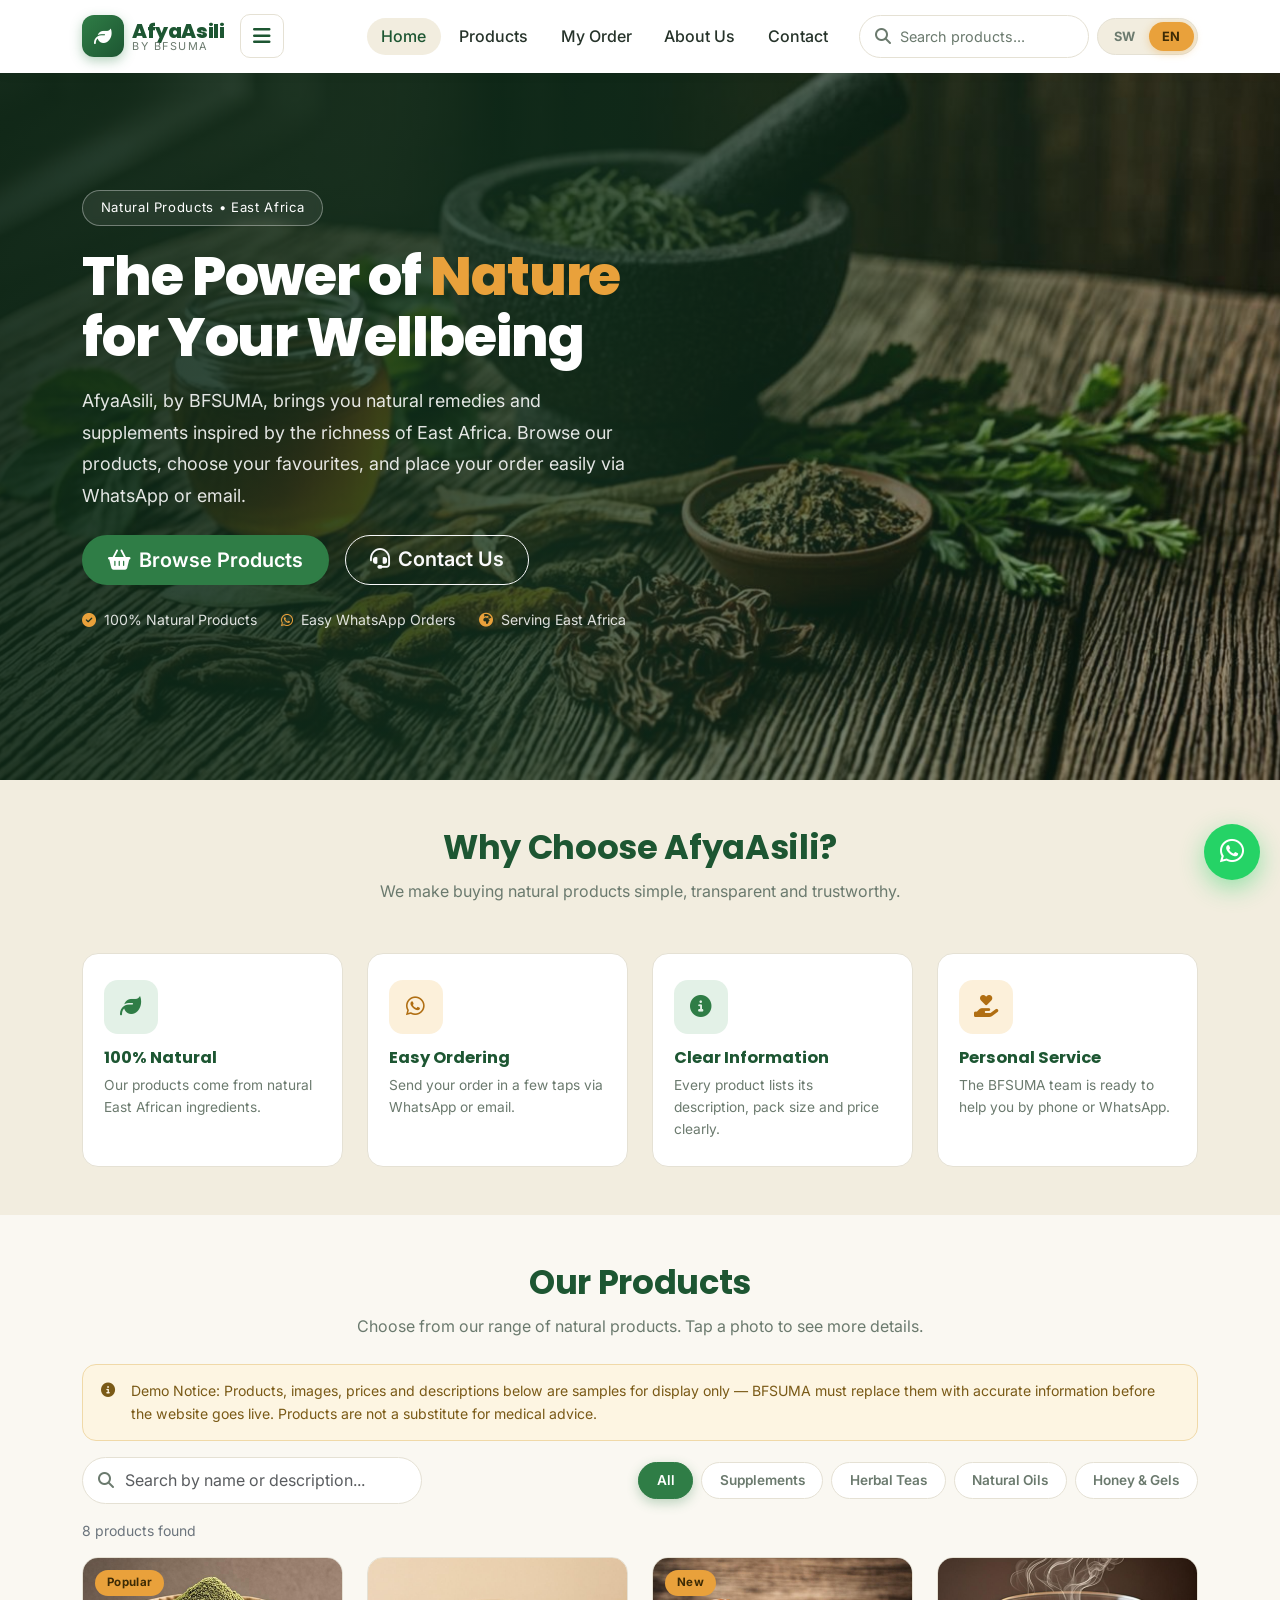
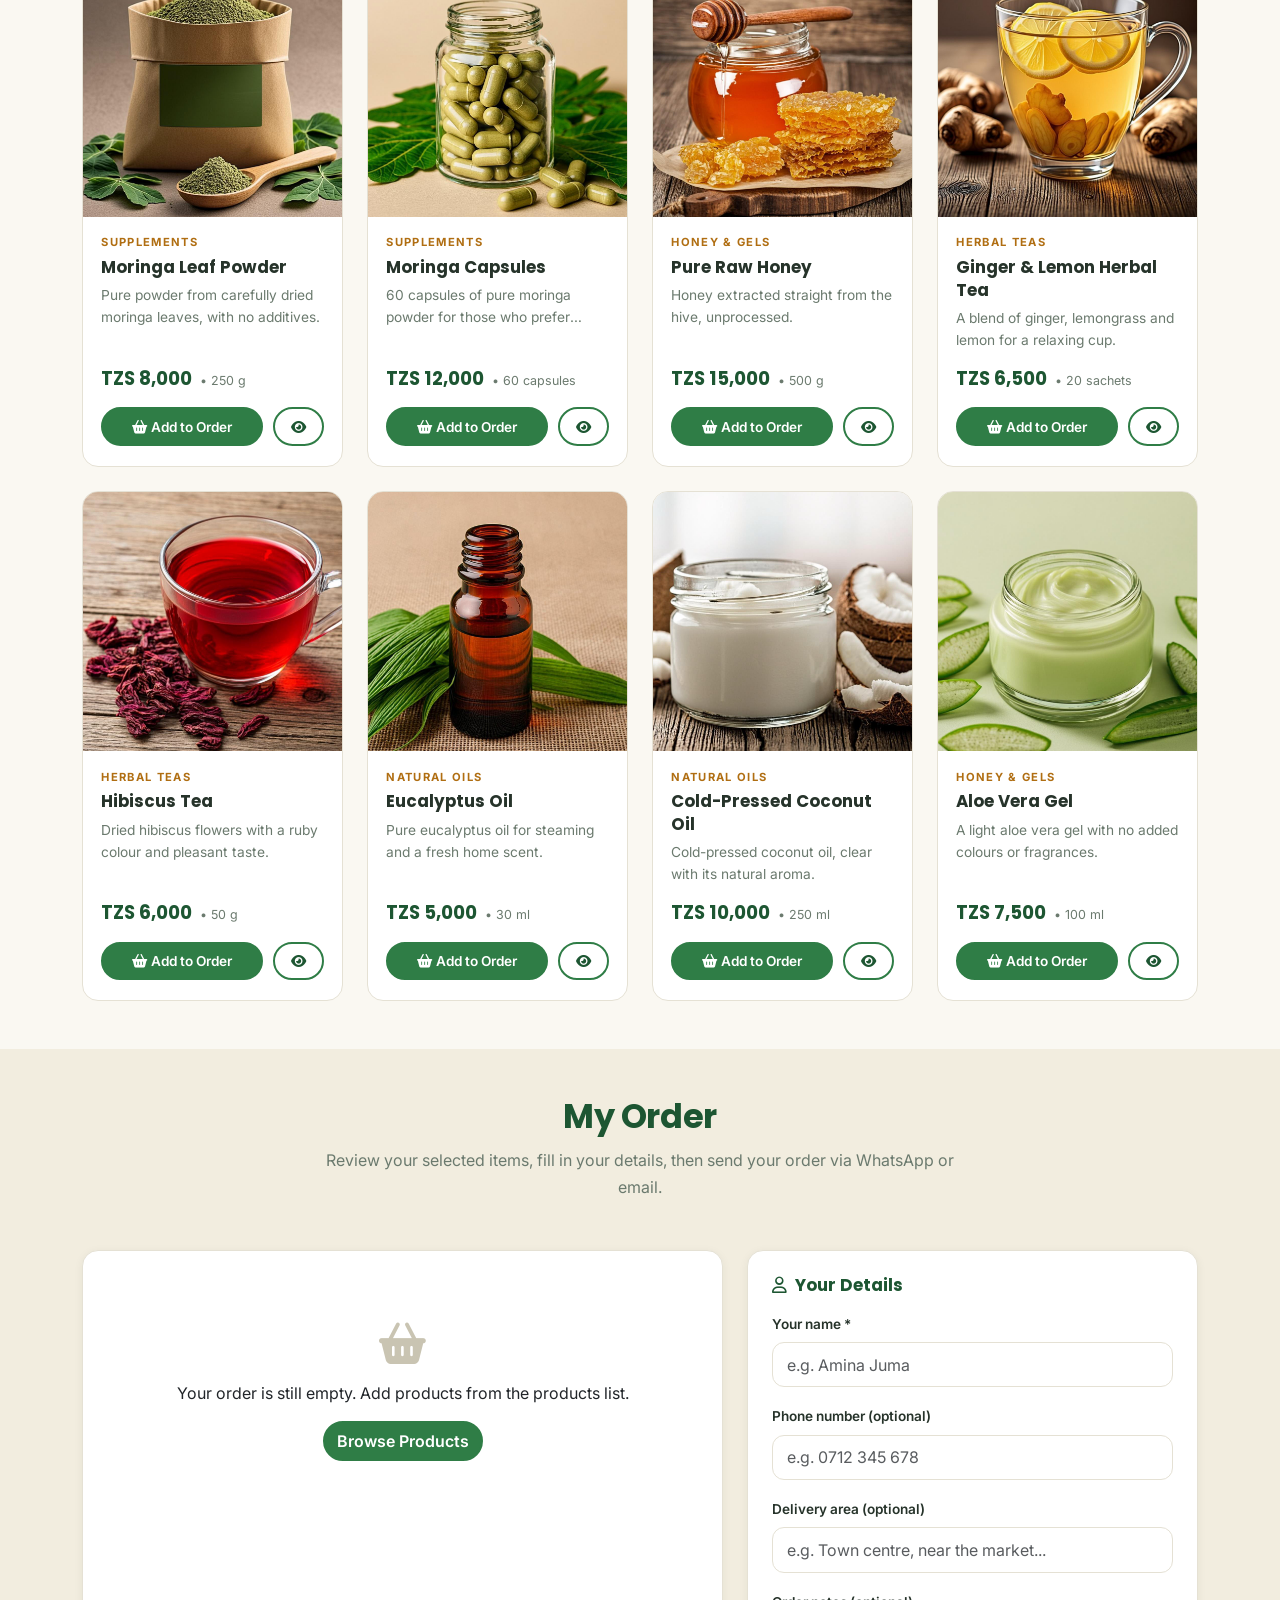
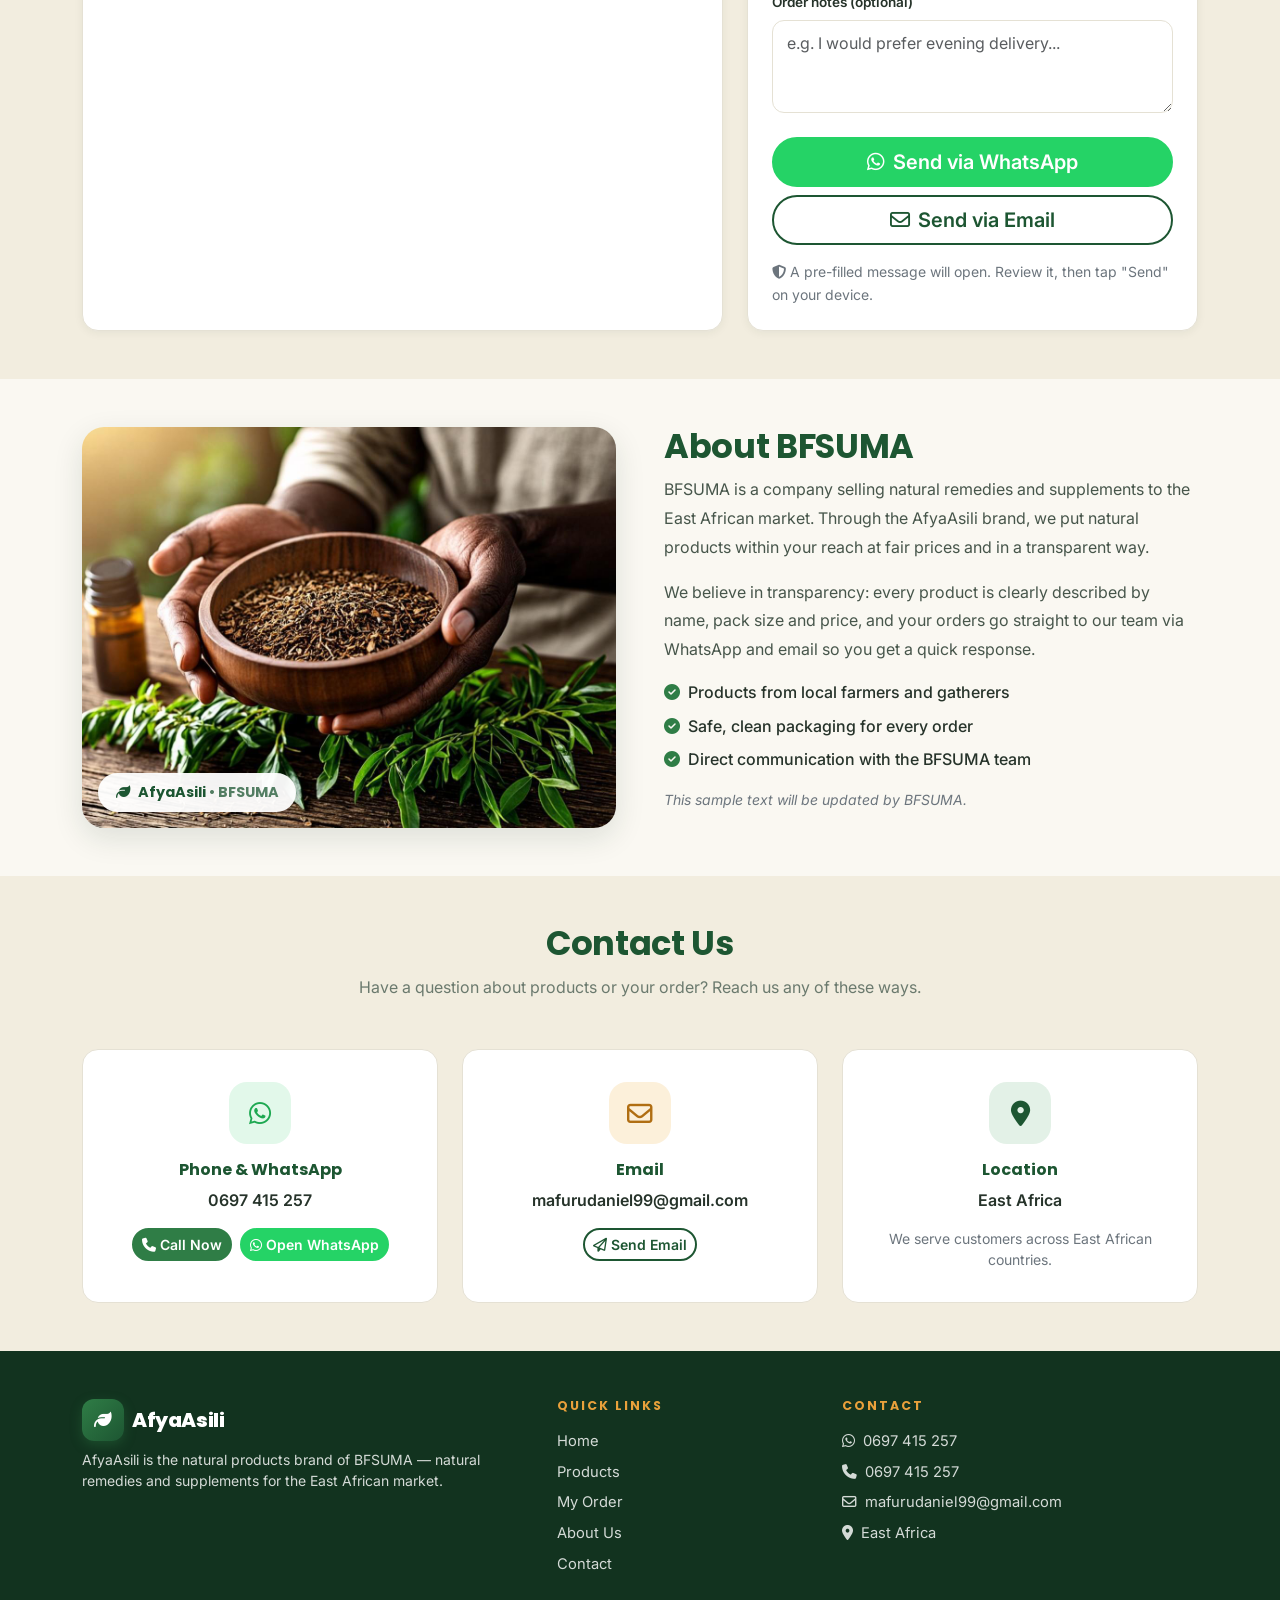
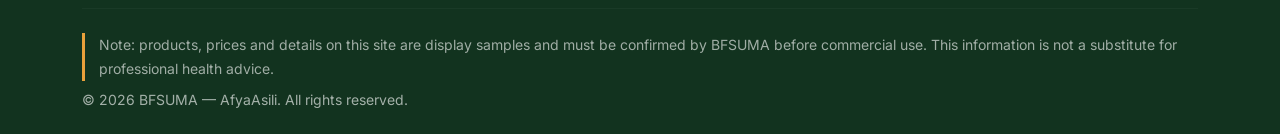
==== commit adb25b91: "header updates" ====
--- a/public/index.html
+++ b/public/index.html
@@ -33,7 +33,7 @@
         </span>
       </a>
 
-      <button class="navbar-toggler border-0" type="button" data-bs-toggle="collapse" data-bs-target="#navMenu"
+      <button class="navbar-toggler" type="button" data-bs-toggle="collapse" data-bs-target="#navMenu"
               aria-controls="navMenu" aria-expanded="false" aria-label="Menyu / Menu">
         <i class="fa-solid fa-bars"></i>
       </button>
--- a/public/css/style.css
+++ b/public/css/style.css
@@ -95,15 +95,20 @@
 
 /* ---------- Menyu ya juu / Navbar ---------- */
 .site-navbar {
+  position: fixed;
+  top: 0;
+  right: 0;
+  left: 0;
+  z-index: 1030;
   padding: 0.65rem 0;
   transition: background 0.3s ease, box-shadow 0.3s ease;
-  background: transparent;
+  background: #fff;
+  box-shadow: var(--shadow-sm);
 }
 
 .site-navbar.scrolled {
-  background: rgba(255, 255, 255, 0.97);
+  background: #fff;
   box-shadow: var(--shadow-sm);
-  backdrop-filter: blur(8px);
 }
 
 .brand-icon {
@@ -123,28 +128,28 @@
   font-weight: 800;
   font-size: 1.25rem;
   letter-spacing: -0.02em;
-  color: #fff;
+  color: var(--clr-primary-dark);
   transition: color 0.3s ease;
 }
 .brand-sub {
   font-size: 0.68rem;
   letter-spacing: 0.14em;
   text-transform: uppercase;
-  color: rgba(255, 255, 255, 0.75);
+  color: var(--clr-muted);
   transition: color 0.3s ease;
 }
 
 .site-navbar .nav-link {
-  color: rgba(255, 255, 255, 0.88);
+  color: var(--clr-text);
   font-weight: 500;
   border-radius: 999px;
   padding: 0.4rem 0.9rem !important;
   transition: color 0.25s ease, background 0.25s ease;
 }
 .site-navbar .nav-link:hover,
-.site-navbar .nav-link:focus { color: var(--clr-accent); }
-
-.site-navbar .nav-link.active { color: #fff; background: rgba(255, 255, 255, 0.14); }
+.site-navbar .nav-link:focus { color: var(--clr-primary); }
+
+.site-navbar .nav-link.active { color: var(--clr-primary-dark); background: var(--clr-cream); }
 
 .order-badge { background: var(--clr-accent); color: #3d2b05; font-size: 0.68rem; }
 
@@ -155,9 +160,22 @@
 .site-navbar.scrolled .brand-name { color: var(--clr-primary-dark); }
 .site-navbar.scrolled .brand-sub { color: var(--clr-muted); }
 
-.navbar-toggler { color: #fff; font-size: 1.35rem; padding: 0.35rem 0.6rem; }
-.site-navbar.scrolled .navbar-toggler { color: var(--clr-primary-dark); }
-.navbar-toggler:focus { box-shadow: none; outline: 3px solid var(--clr-accent); border-radius: 8px; }
+.site-navbar .navbar-toggler {
+  display: inline-flex;
+  flex: 0 0 44px;
+  width: 44px;
+  height: 44px;
+  align-items: center;
+  justify-content: center;
+  padding: 0;
+  color: var(--clr-primary-dark);
+  font-size: 1.25rem;
+  background: #fff;
+  border: 1px solid var(--clr-line);
+  border-radius: 10px;
+}
+.site-navbar .navbar-toggler:hover { background: var(--clr-cream); }
+.site-navbar .navbar-toggler:focus { box-shadow: none; outline: 3px solid var(--clr-accent); outline-offset: 2px; }
 
 @media (max-width: 991.98px) {
   .site-navbar .navbar-collapse {
@@ -166,14 +184,16 @@
     padding: 1rem 1.25rem 1.25rem;
     border-radius: var(--radius);
     box-shadow: var(--shadow-md);
+    max-height: calc(100vh - 5.5rem);
+    max-height: calc(100dvh - 5.5rem);
+    overflow-y: auto;
+    overscroll-behavior: contain;
   }
   .site-navbar .navbar-collapse .nav-link,
   .site-navbar .navbar-collapse .brand-name { color: var(--clr-text); }
   .site-navbar .navbar-collapse .nav-link.active { background: var(--clr-cream); color: var(--clr-primary-dark); }
   .site-navbar .navbar-collapse .brand-name { color: var(--clr-primary-dark); }
   .site-navbar .navbar-collapse .brand-sub { color: var(--clr-muted); }
-  .site-navbar .navbar-collapse .navbar-toggler { color: var(--clr-primary-dark); }
-  .site-navbar:not(.scrolled) .navbar-toggler { color: #fff; }
 }
 
 .w-lg-auto { width: 100%; }
@@ -191,11 +211,11 @@
   padding-right: 1rem;
   font-size: 0.9rem;
   border: 1px solid var(--clr-line);
-  background: rgba(255, 255, 255, 0.12);
-  color: #fff;
+  background: #fff;
+  color: var(--clr-text);
   transition: background 0.25s ease, color 0.25s ease;
 }
-.nav-search .form-control::placeholder { color: rgba(255, 255, 255, 0.65); }
+.nav-search .form-control::placeholder { color: var(--clr-muted); }
 .nav-search .form-control:focus {
   background: #fff;
   color: var(--clr-text);
@@ -211,19 +231,19 @@
   pointer-events: none;
   z-index: 5;
 }
-.nav-search .search-ico { color: rgba(255, 255, 255, 0.7); }
+.nav-search .search-ico { color: var(--clr-muted); }
 
 /* Kitufe cha lugha / language switch */
 .lang-switch {
-  background: rgba(255, 255, 255, 0.14);
-  border: 1px solid rgba(255, 255, 255, 0.25);
+  background: var(--clr-cream);
+  border: 1px solid var(--clr-line);
   border-radius: 999px;
   padding: 3px;
 }
 .lang-btn {
   border: 0;
   background: transparent;
-  color: rgba(255, 255, 255, 0.85);
+  color: var(--clr-muted);
   font-weight: 700;
   font-size: 0.8rem;
   padding: 0.3rem 0.85rem;
@@ -677,7 +697,7 @@
 }
 
 .footer-links li { margin-bottom: 0.55rem; font-size: 0.92rem; }
-.footer-links a { color: rgba(255, 255, 255, 0.82); transition: color 0.2s ease; }
+.footer-links a { color: rgba(255, 255, 255, 0.82); overflow-wrap: anywhere; transition: color 0.2s ease; }
 .footer-links a:hover { color: var(--clr-accent); }
 
 .footer-hr { border-color: rgba(255, 255, 255, 0.14); }
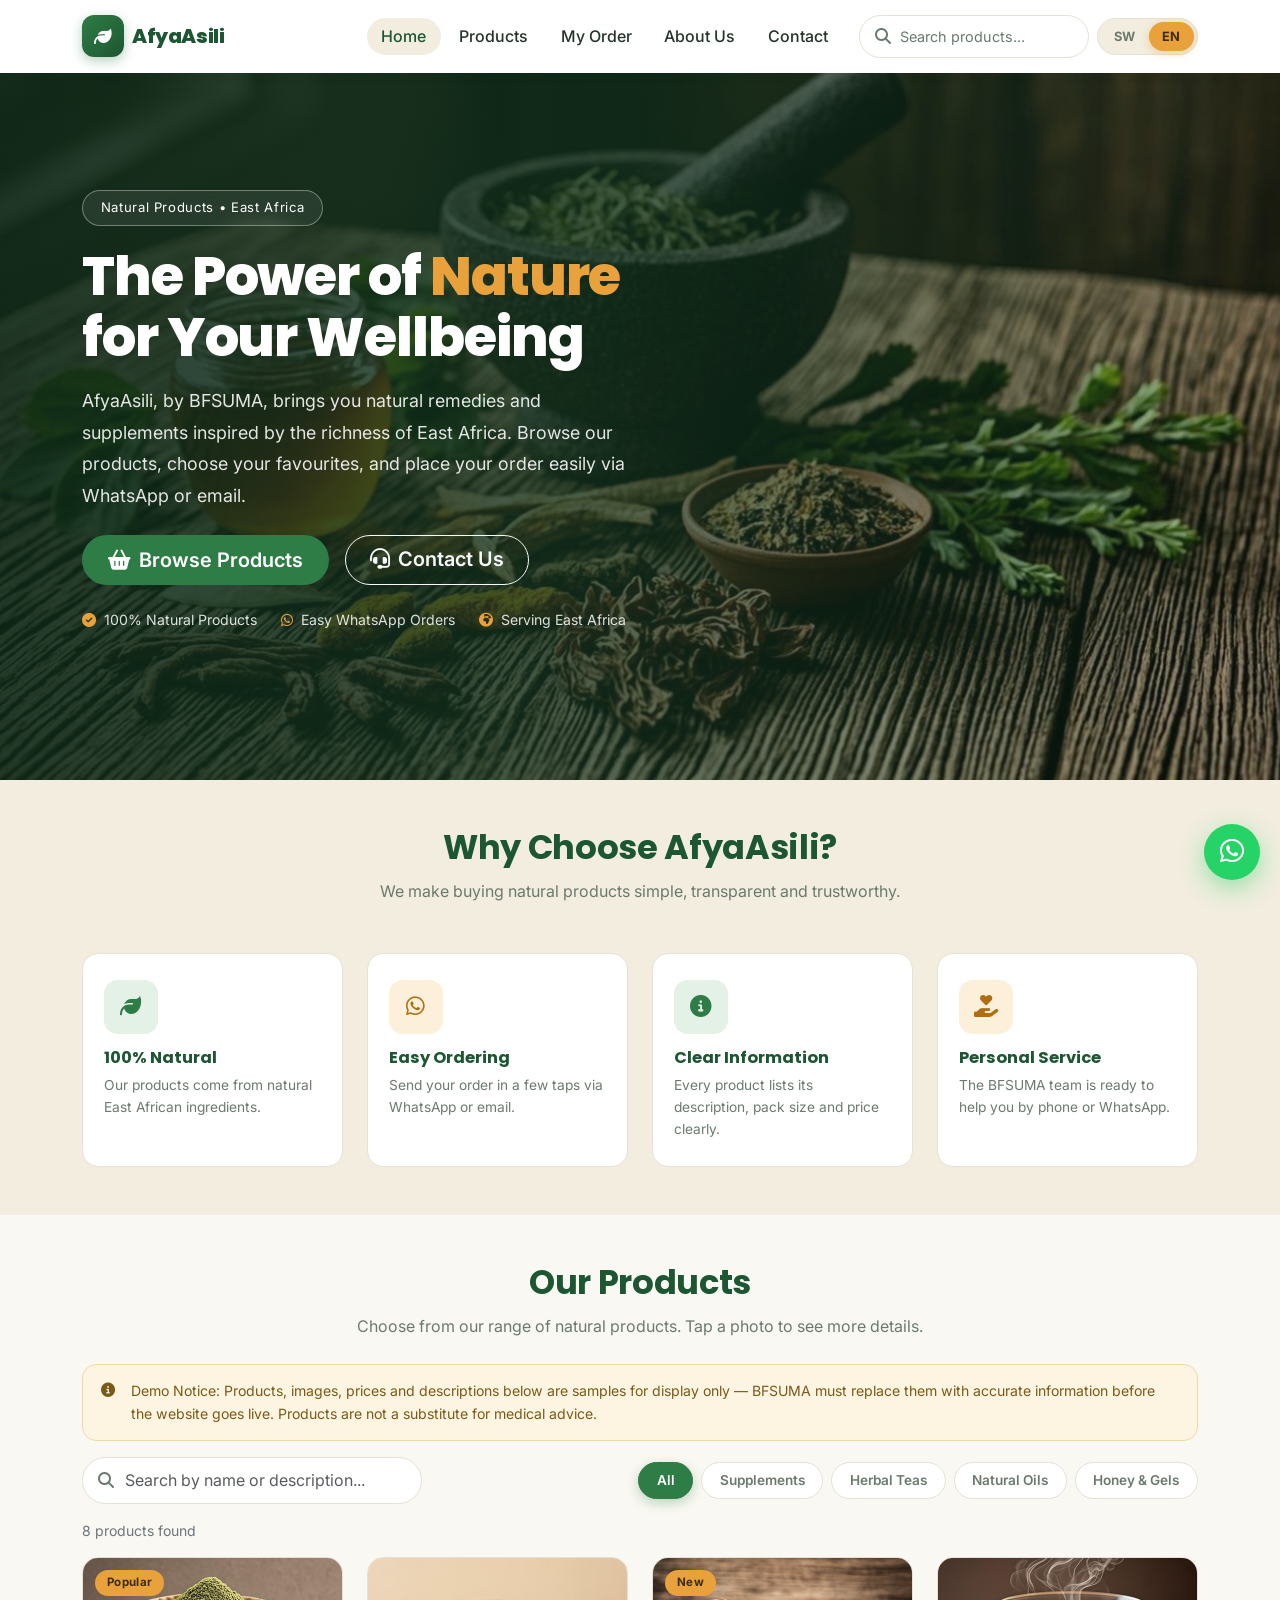
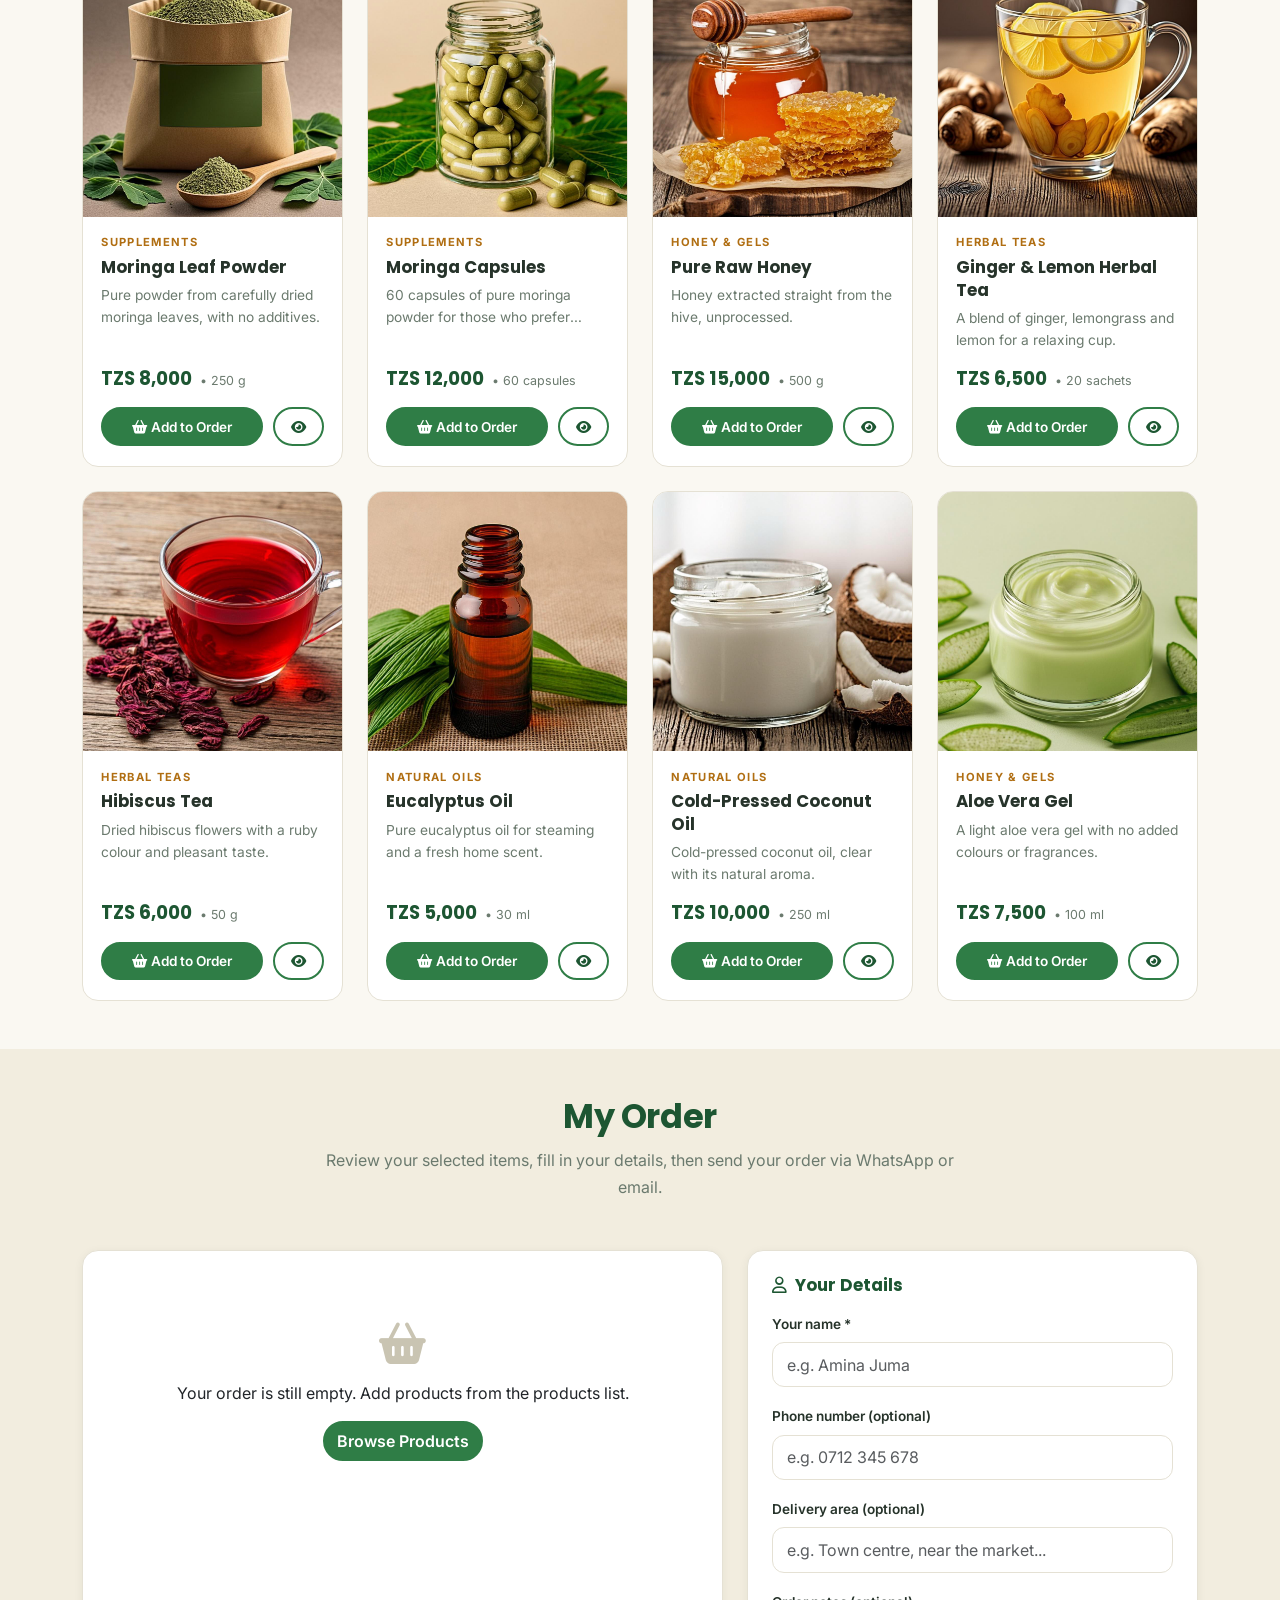
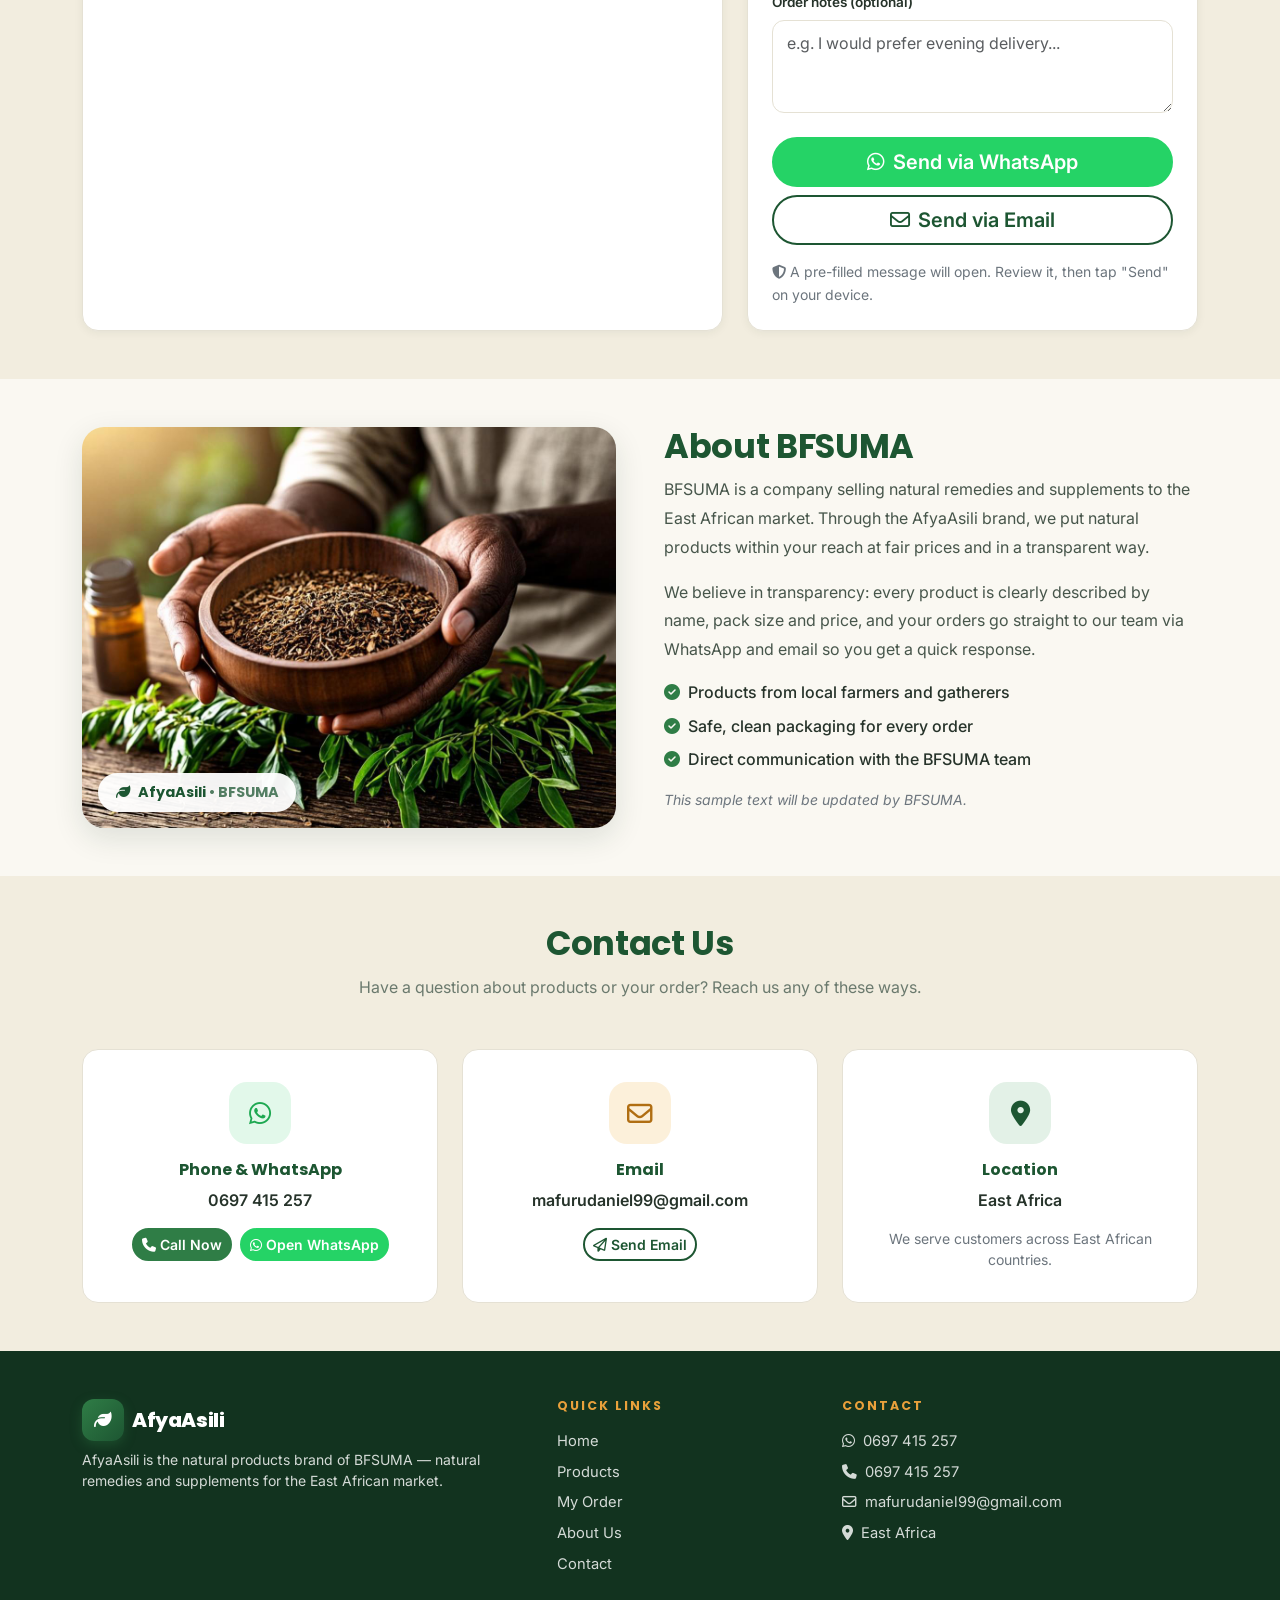
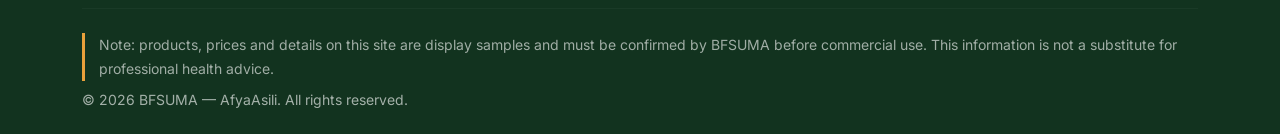
==== commit f0403863: "header updates" ====
--- a/public/index.html
+++ b/public/index.html
@@ -29,7 +29,6 @@
         <span class="brand-icon"><i class="fa-solid fa-leaf" aria-hidden="true"></i></span>
         <span class="d-flex flex-column lh-1">
           <span class="brand-name">AfyaAsili</span>
-          <small class="brand-sub" data-i18n="brand_sub">na BFSUMA</small>
         </span>
       </a>
 
--- a/public/css/style.css
+++ b/public/css/style.css
@@ -161,7 +161,6 @@
 .site-navbar.scrolled .brand-sub { color: var(--clr-muted); }
 
 .site-navbar .navbar-toggler {
-  display: inline-flex;
   flex: 0 0 44px;
   width: 44px;
   height: 44px;
@@ -178,6 +177,7 @@
 .site-navbar .navbar-toggler:focus { box-shadow: none; outline: 3px solid var(--clr-accent); outline-offset: 2px; }
 
 @media (max-width: 991.98px) {
+  .site-navbar .navbar-toggler { display: inline-flex; }
   .site-navbar .navbar-collapse {
     background: #fff;
     margin-top: 0.75rem;
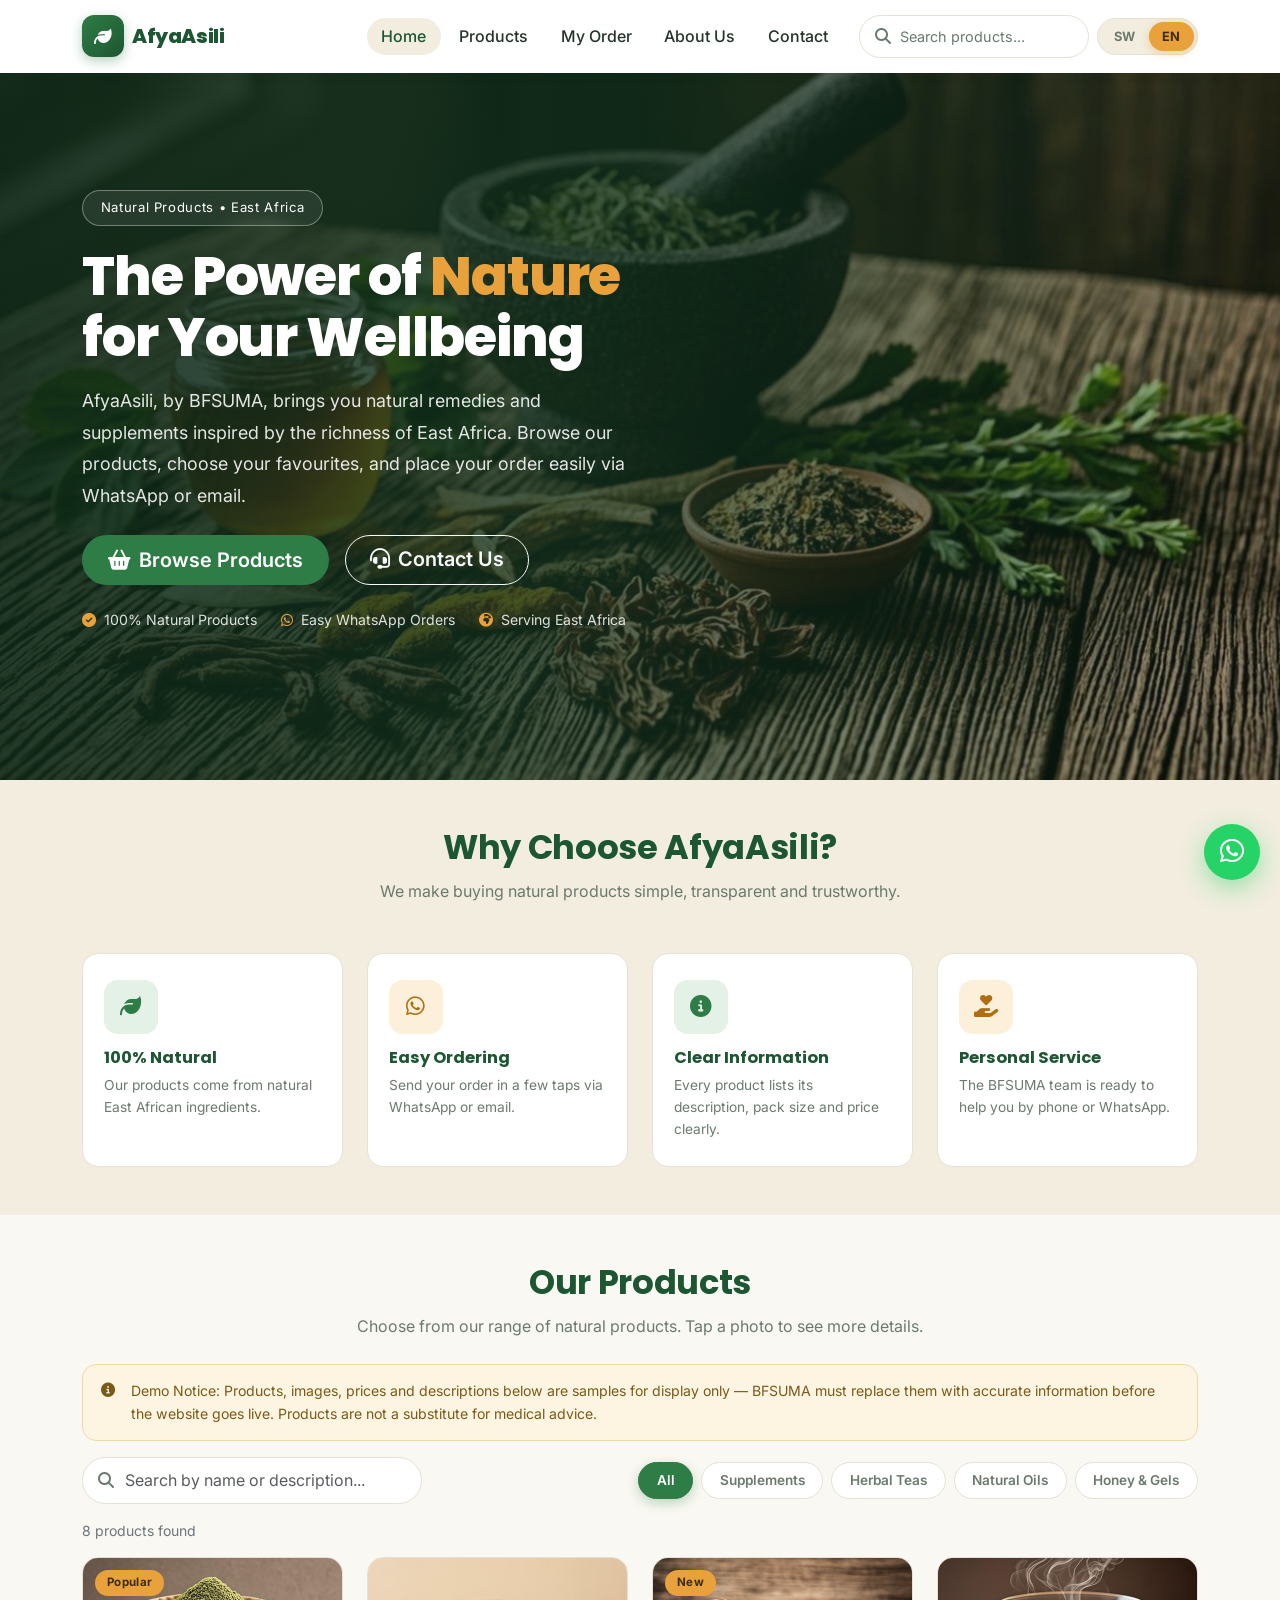
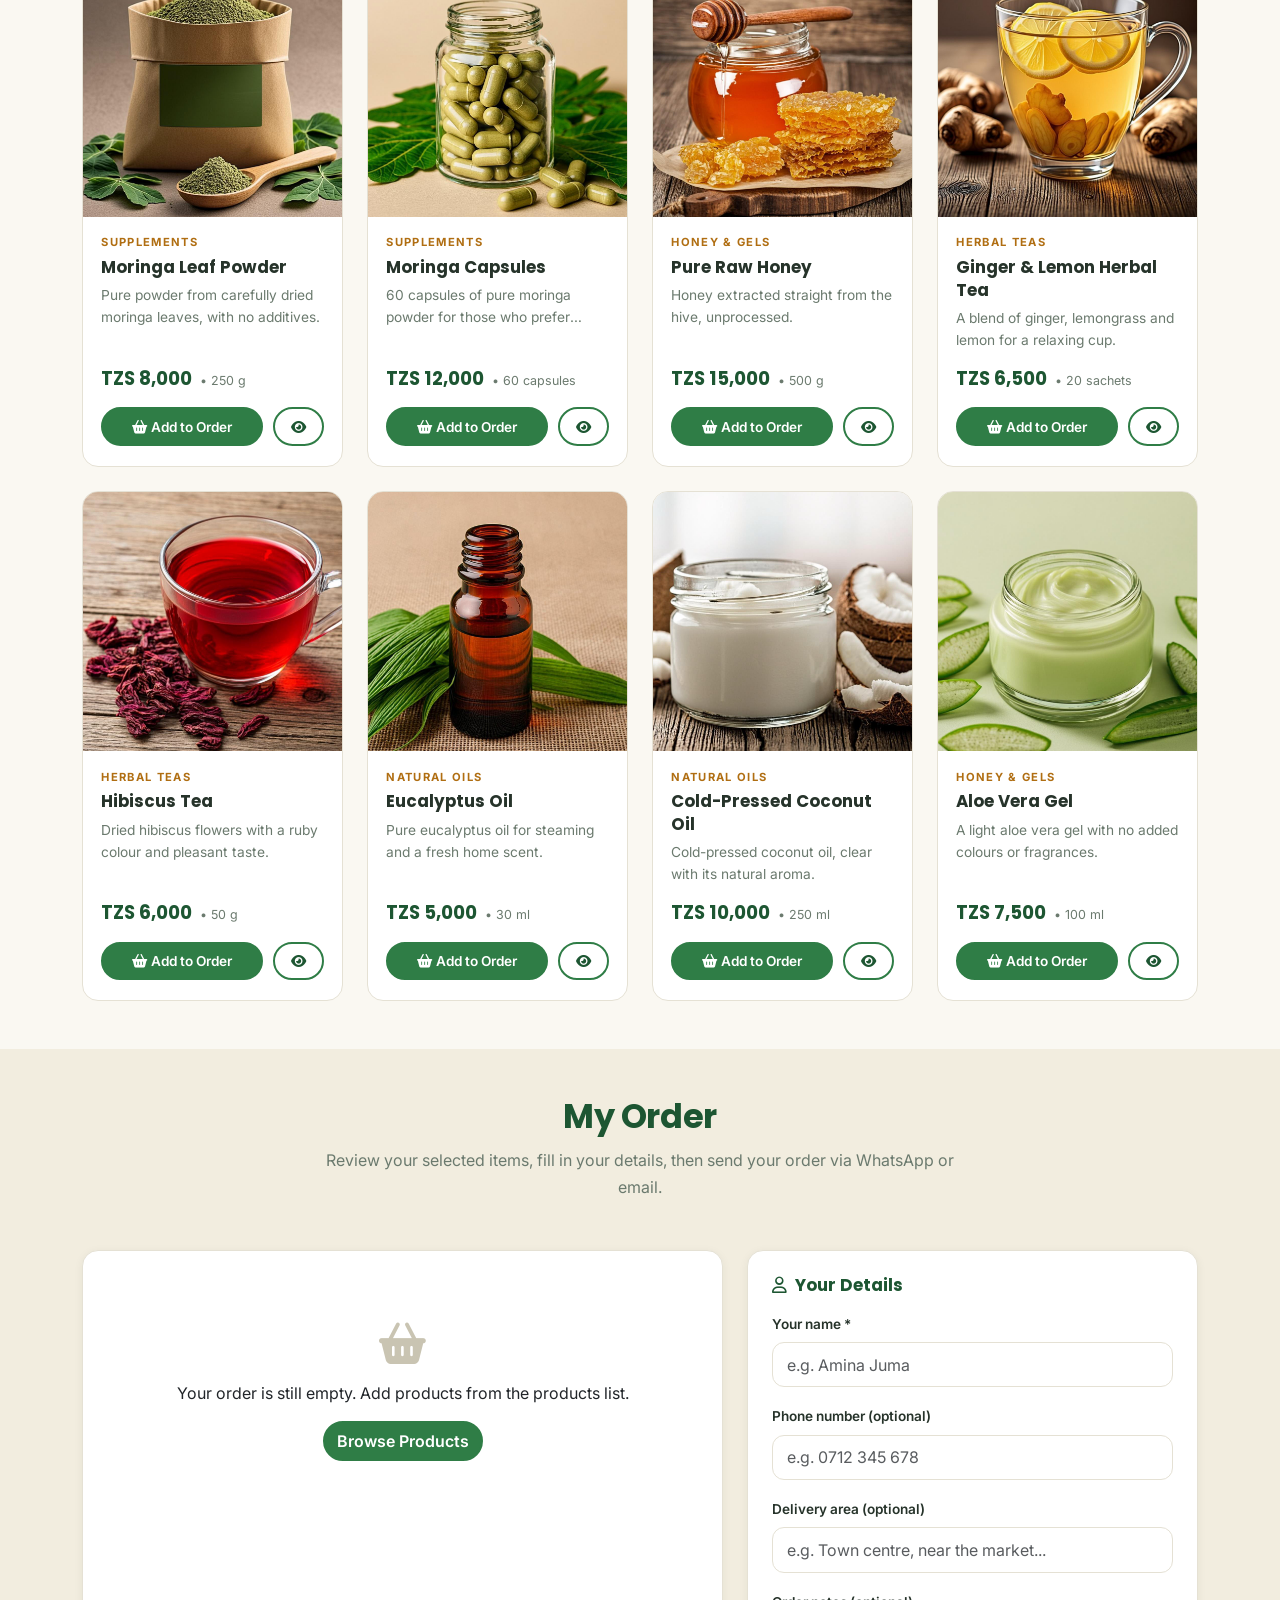
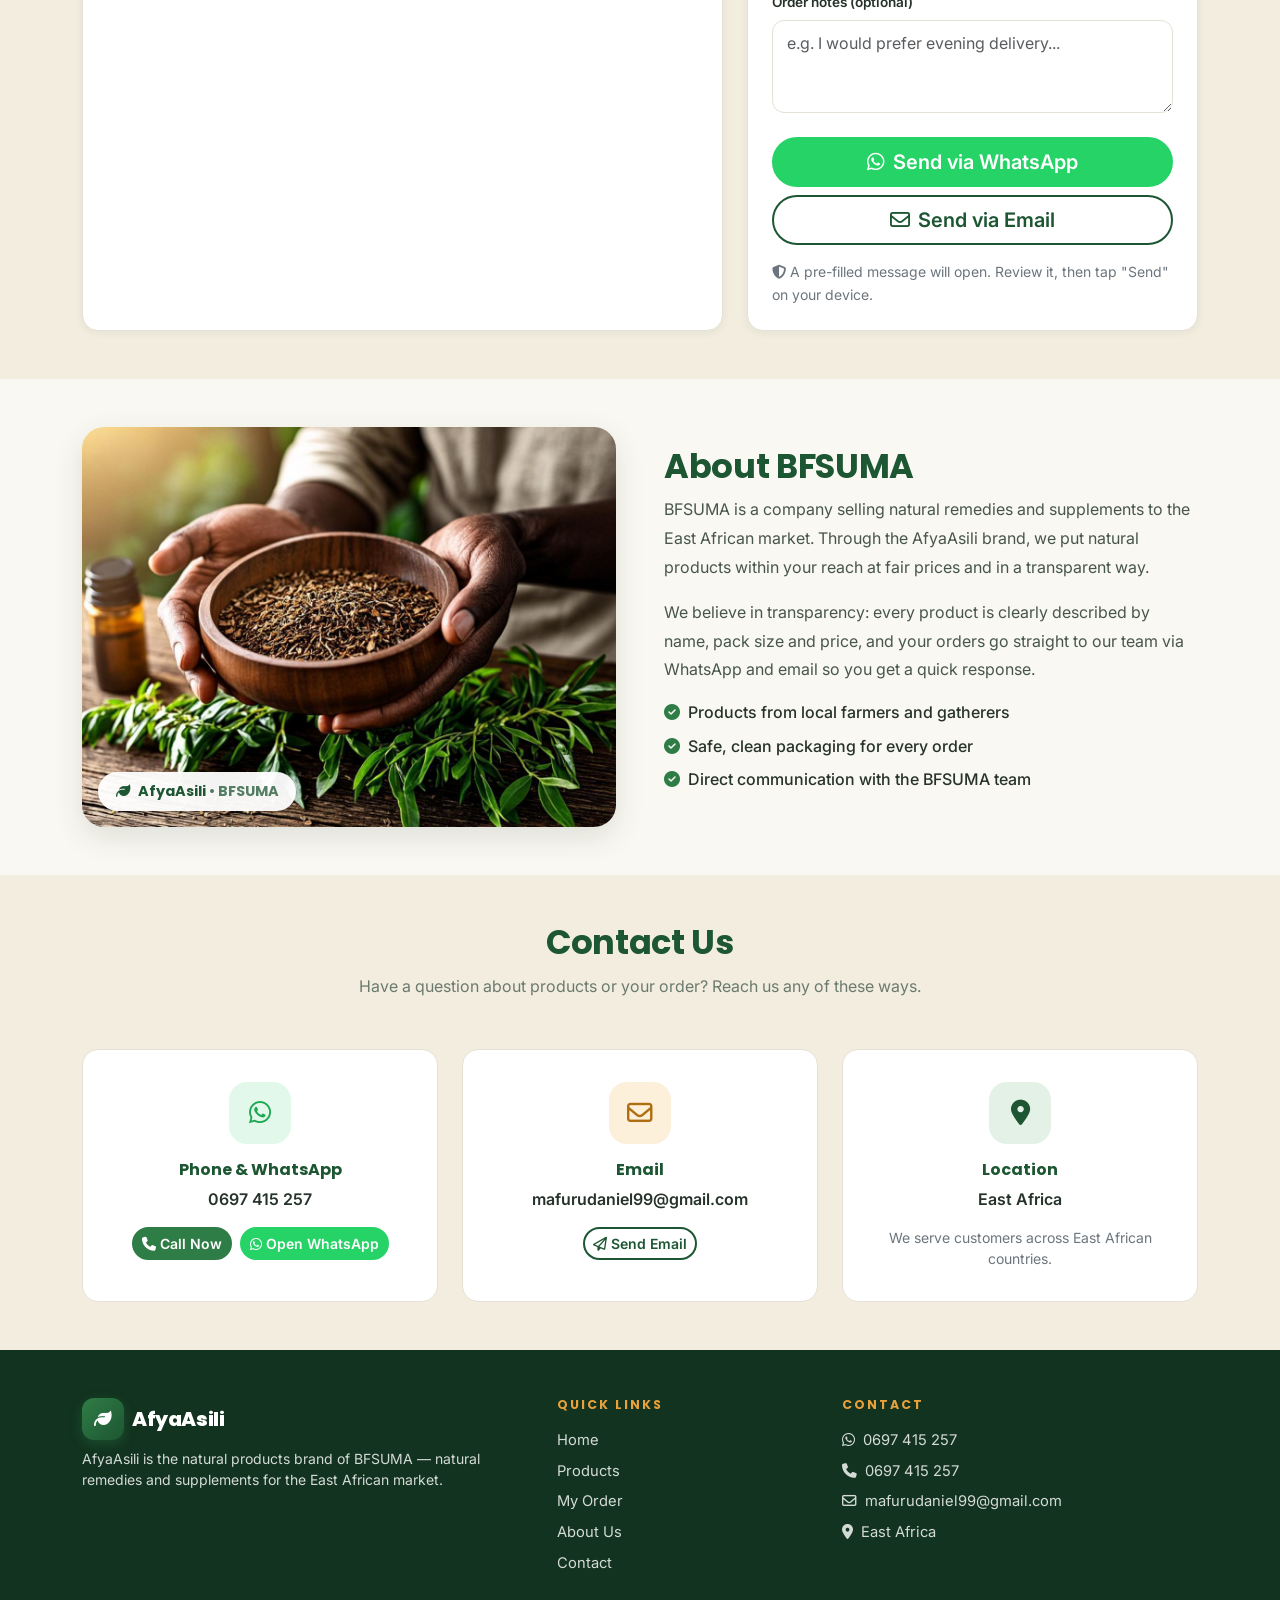
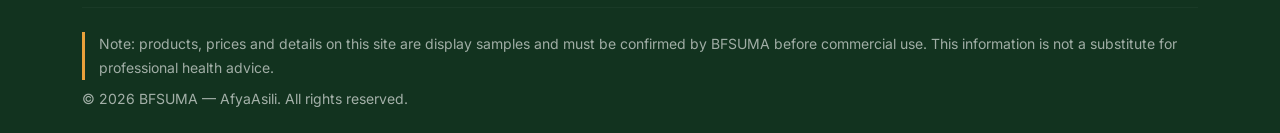
==== commit 6e1eab34: "catalog updates" ====
--- a/public/index.html
+++ b/public/index.html
@@ -276,7 +276,6 @@
             <li><i class="fa-solid fa-circle-check me-2" aria-hidden="true"></i><span data-i18n="a_pt2"></span></li>
             <li><i class="fa-solid fa-circle-check me-2" aria-hidden="true"></i><span data-i18n="a_pt3"></span></li>
           </ul>
-          <p class="small text-secondary fst-italic" data-i18n="a_note"></p>
         </div>
       </div>
     </div>
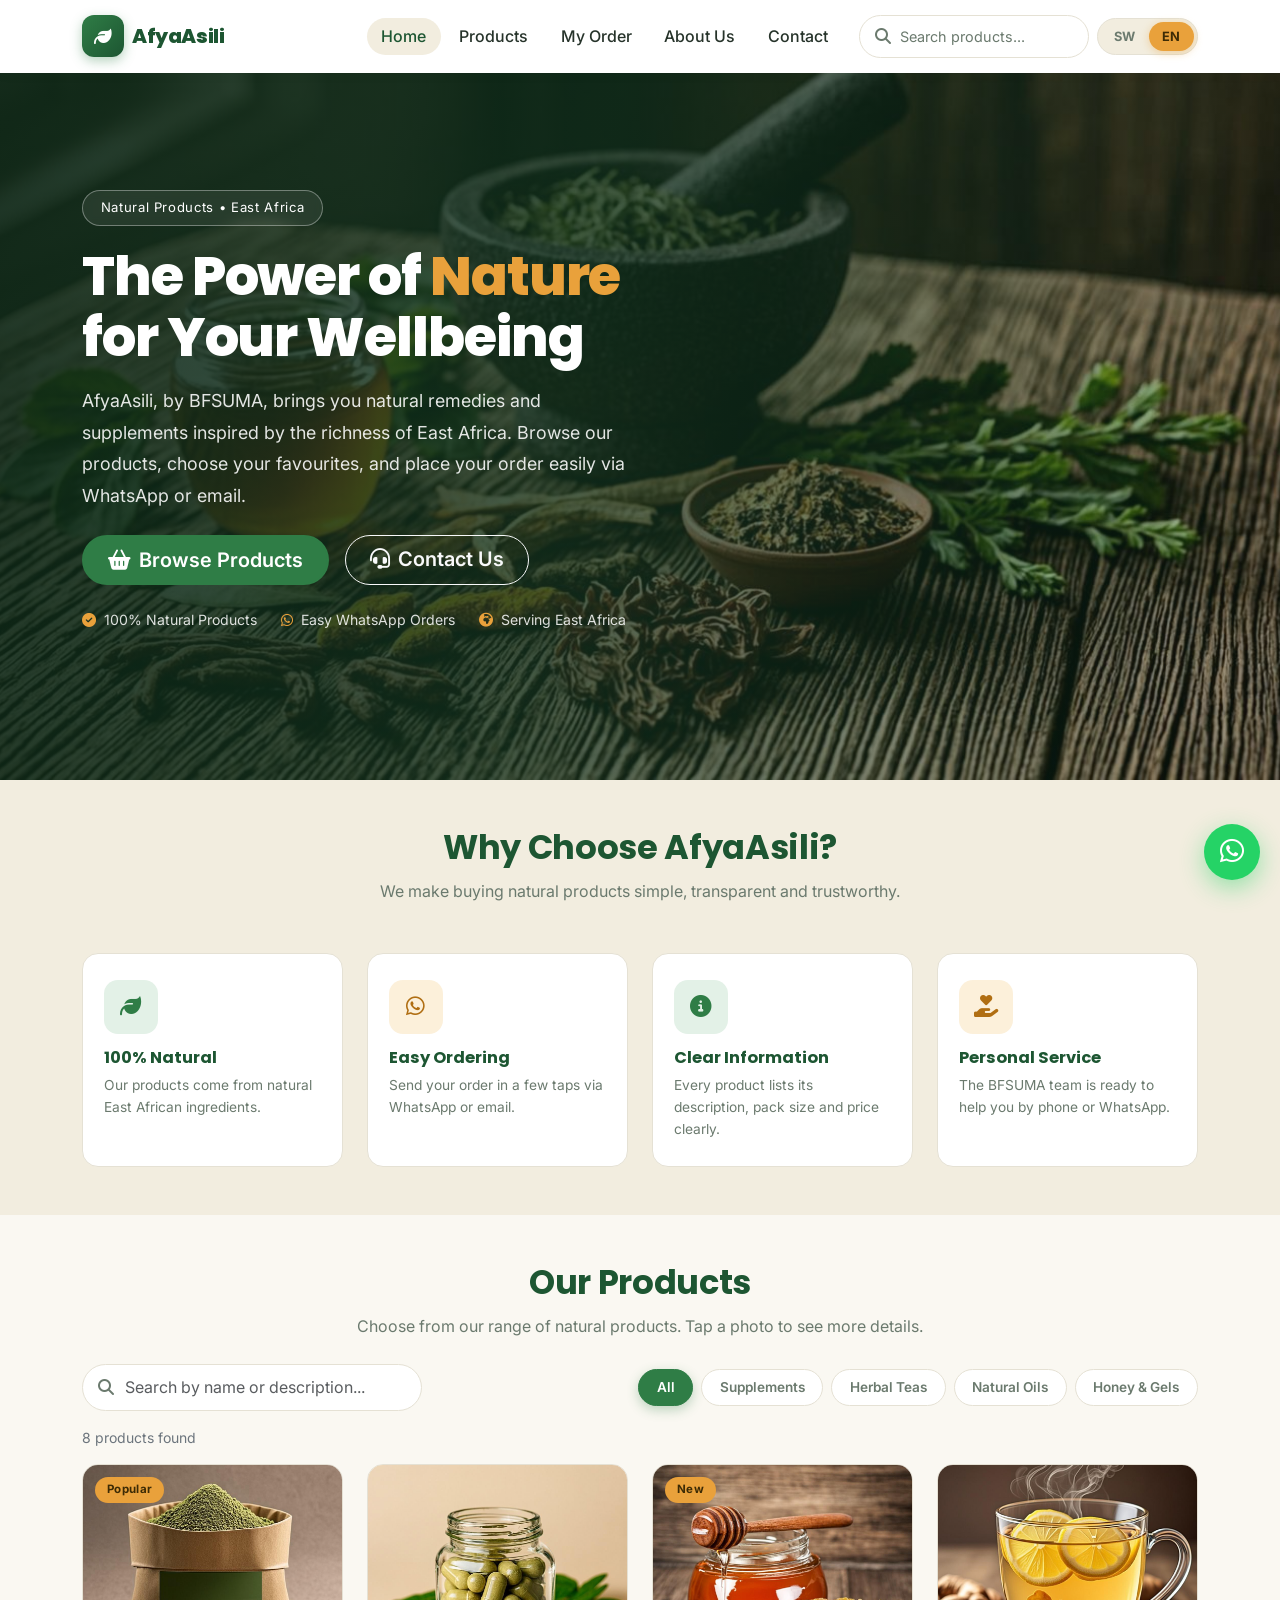
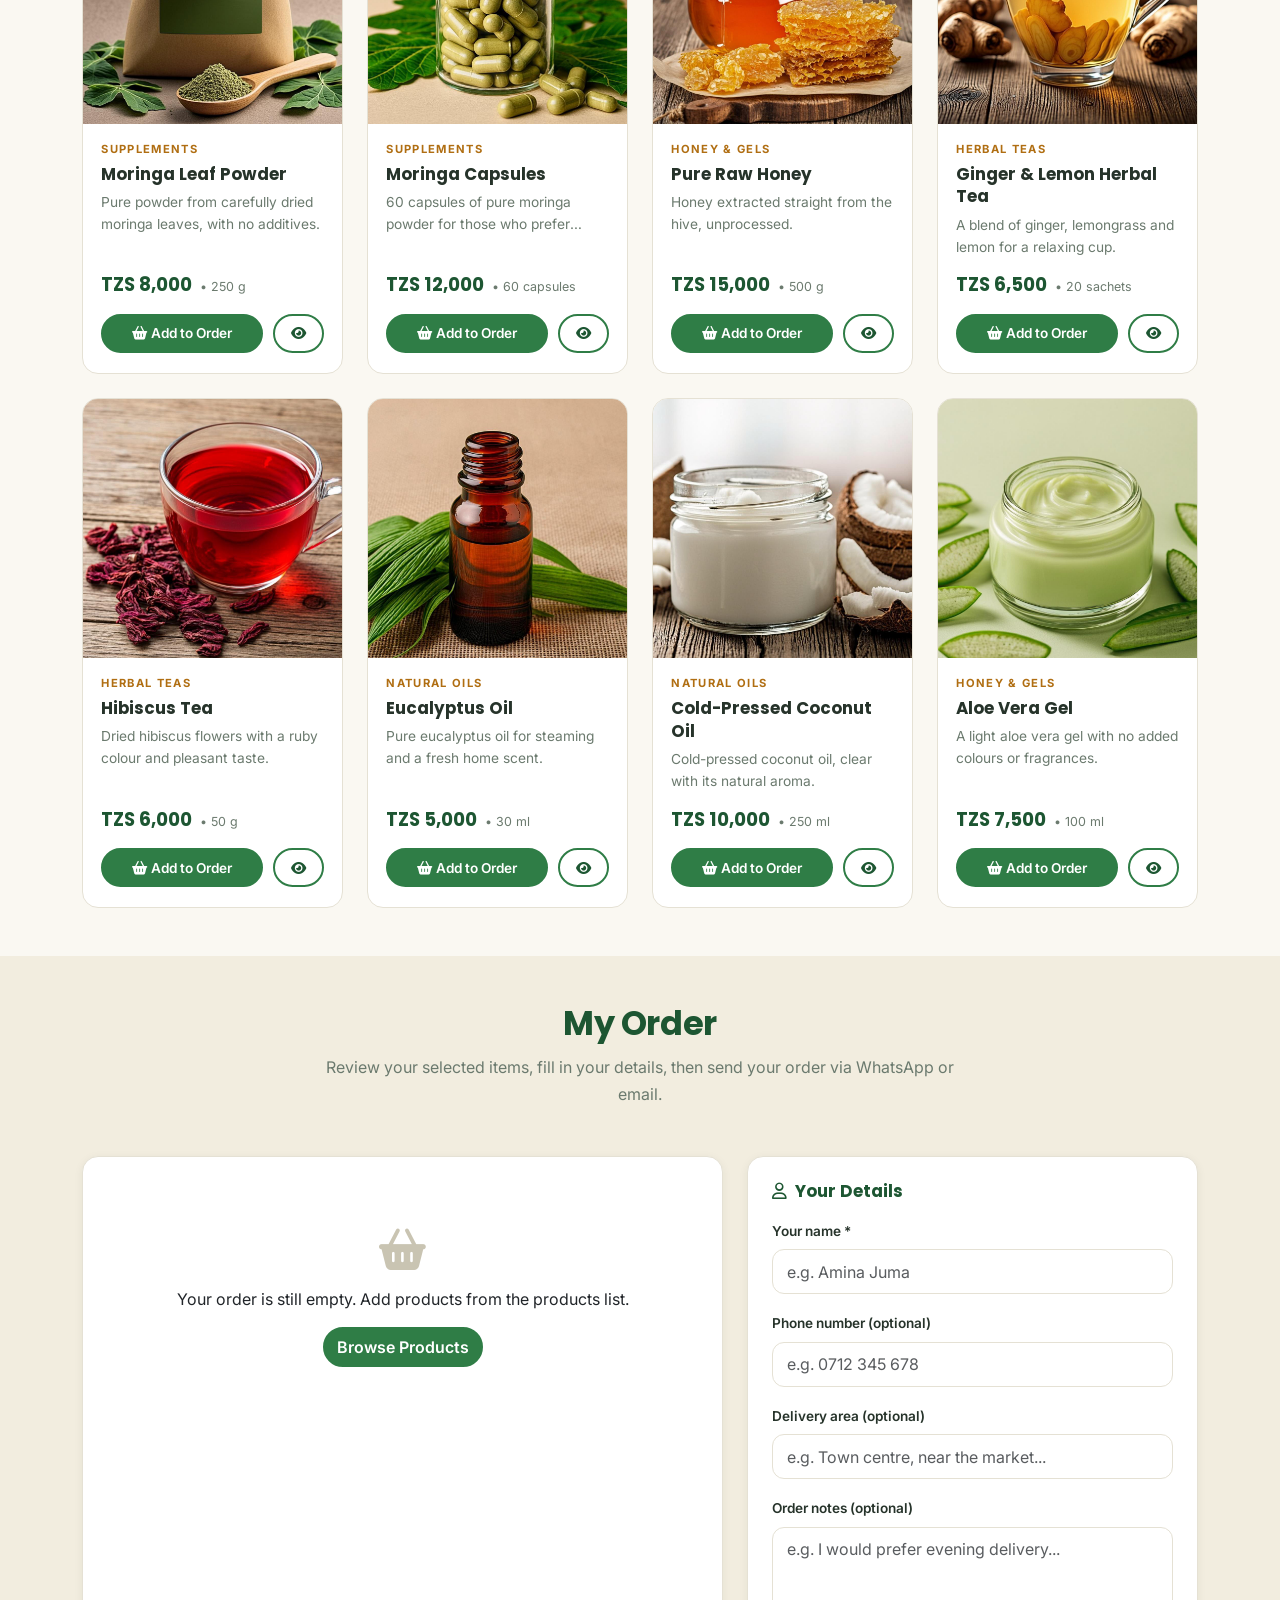
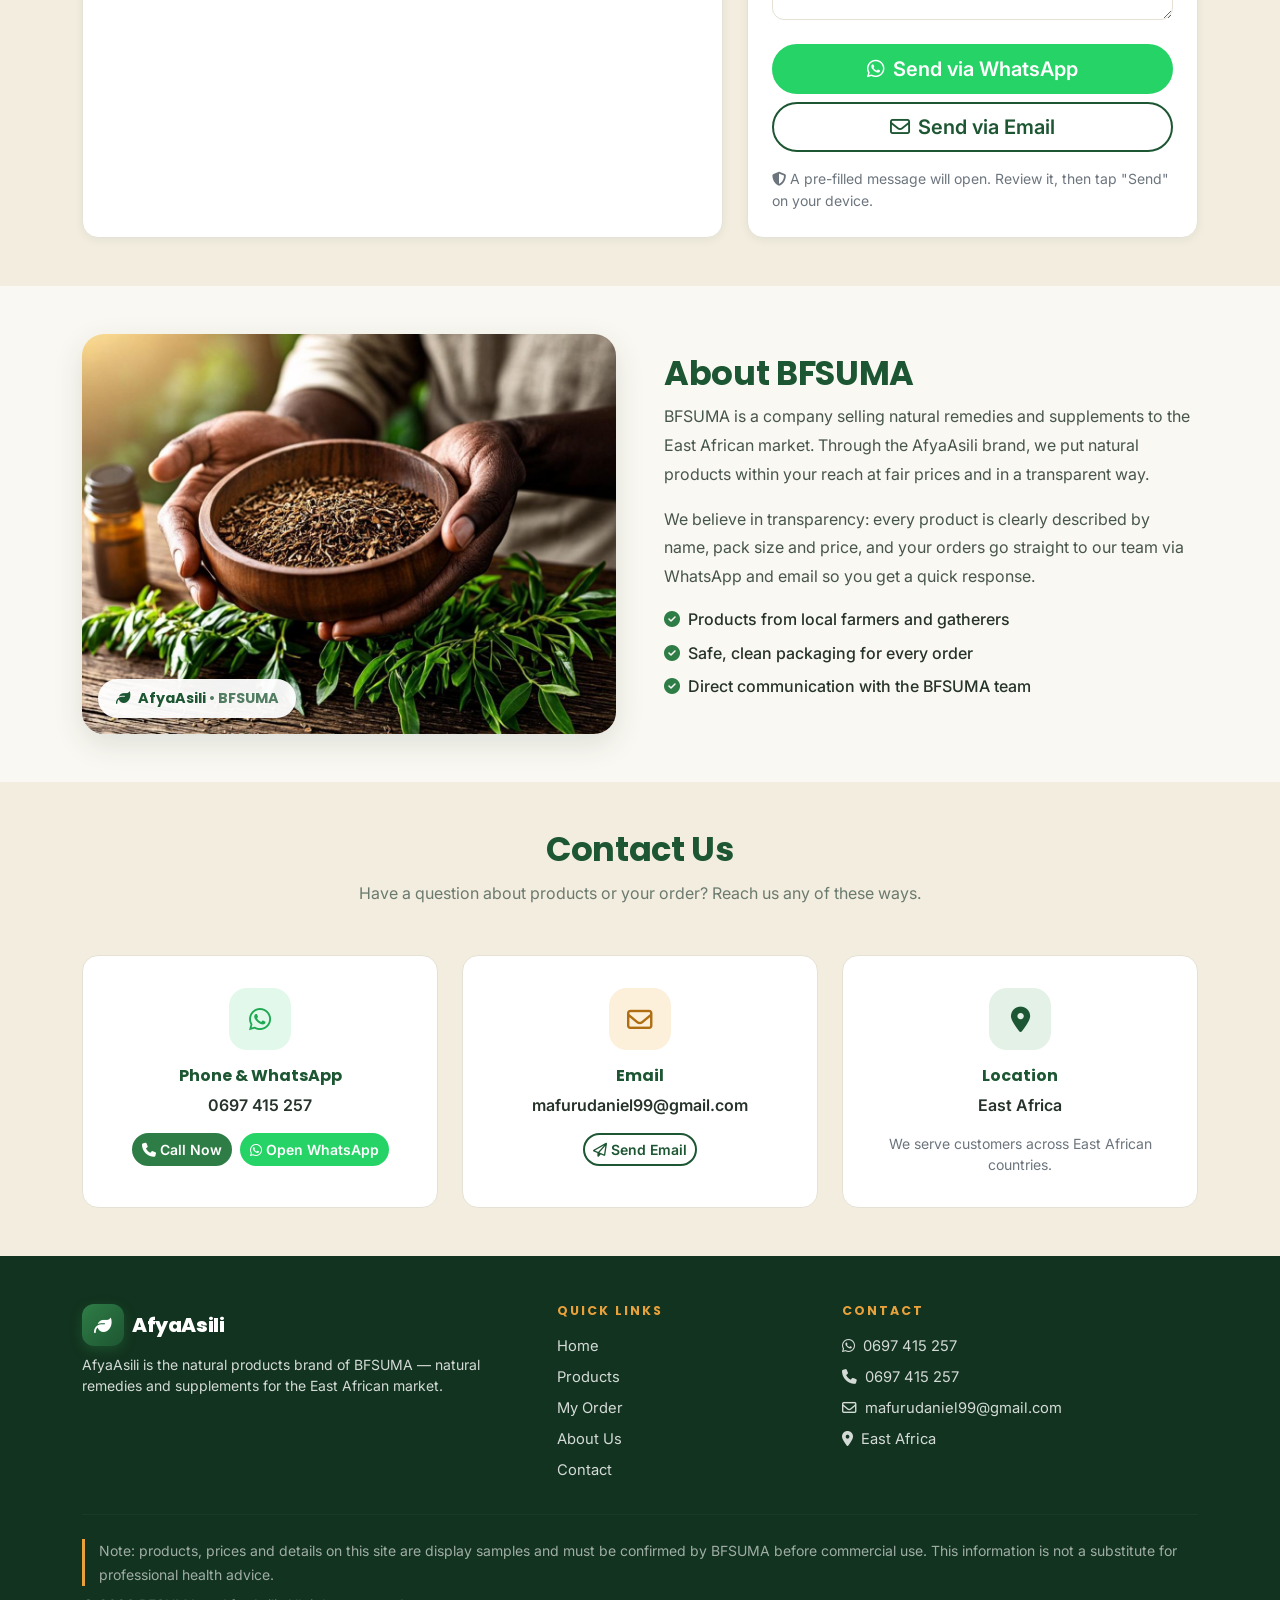
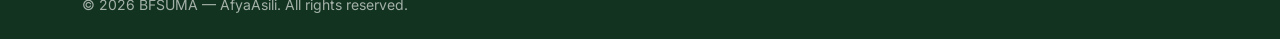
==== commit 83bc2311: "catalog updates" ====
--- a/public/index.html
+++ b/public/index.html
@@ -138,12 +138,6 @@
         <p class="section-sub" data-i18n="p_sub"></p>
       </div>
 
-      <!-- Taarifa ya mfano / Demo notice -->
-      <div class="alert alert-sample d-flex gap-3 align-items-start" role="note">
-        <i class="fa-solid fa-circle-info mt-1" aria-hidden="true"></i>
-        <span data-i18n="sample_notice"></span>
-      </div>
-
       <!-- Search + vichujio vya makundi / Search + category filters -->
       <div class="products-toolbar">
         <div class="search-box">
